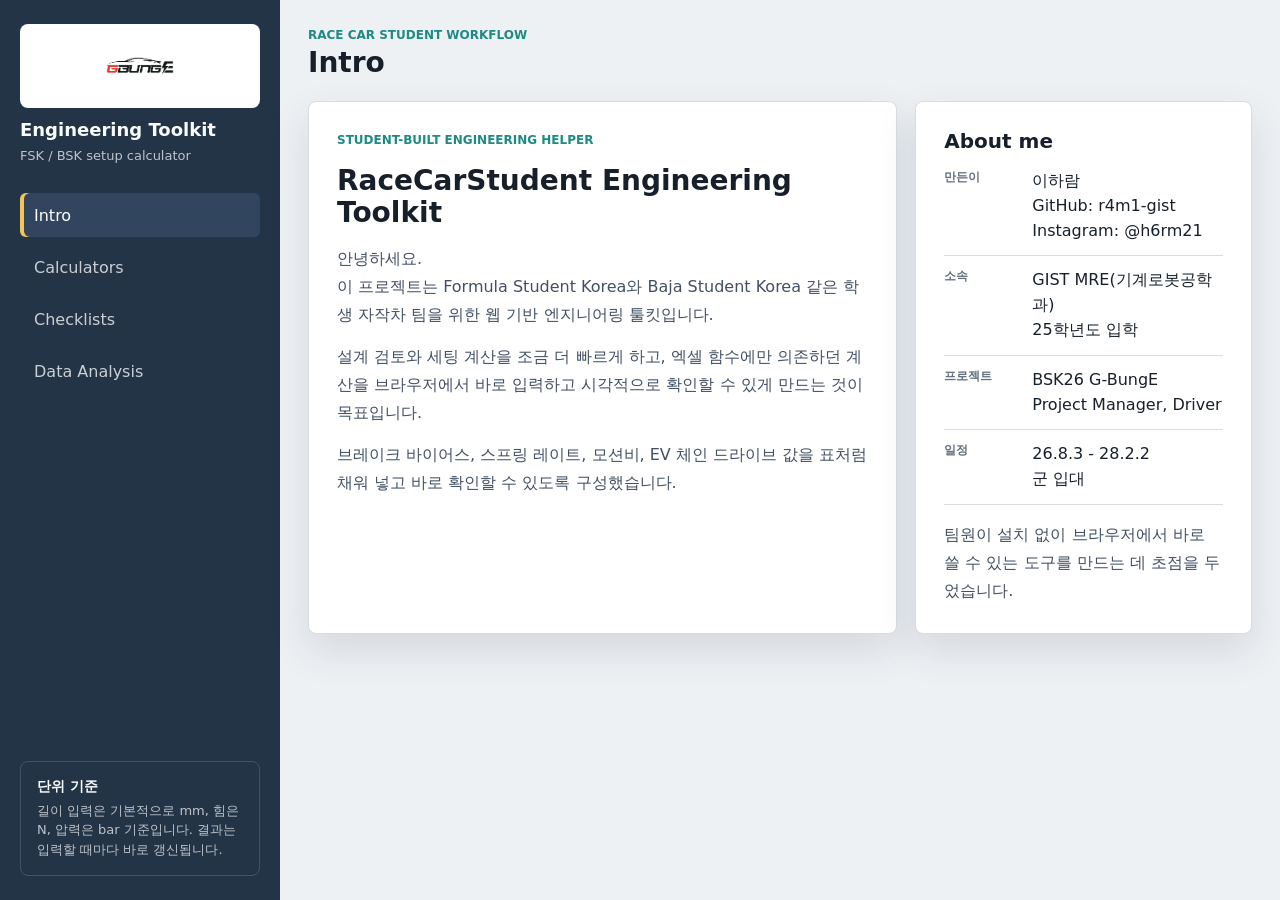
==== web/index.html @ 5f49ba8e "unit mm" ====
<!doctype html>
<html lang="ko">
  <head>
    <meta charset="utf-8">
    <meta name="viewport" content="width=device-width, initial-scale=1">
    <title>RaceCarStudent Engineering Toolkit</title>
    <link rel="stylesheet" href="styles.css">
  </head>
  <body>
    <main class="app-shell">
      <aside class="sidebar" aria-label="Toolkit navigation">
        <div class="brand-block">
          <div class="brand-logo">
            <img src="assets/g-bunge-logo.jpg" alt="G-BungE logo">
          </div>
          <div>
            <h1>Engineering Toolkit</h1>
            <p>FSK / BSK setup calculator</p>
          </div>
        </div>

        <nav class="tool-nav" aria-label="Toolkit sections">
          <button class="nav-button active" type="button" data-view="intro">Intro</button>
          <button class="nav-button" type="button" data-view="calculators">Calculators</button>
          <button class="nav-button" type="button" data-view="checklists">Checklists</button>
          <button class="nav-button" type="button" data-view="analysis">Data Analysis</button>
        </nav>

        <section class="note-panel" aria-label="Input note">
          <h2>단위 기준</h2>
          <p>길이 입력은 기본적으로 mm, 힘은 N, 압력은 bar 기준입니다. 결과는 입력할 때마다 바로 갱신됩니다.</p>
        </section>
      </aside>

      <section class="workspace">
        <header class="workspace-header">
          <div>
            <p class="eyebrow">Race car student workflow</p>
            <h2 id="tool-title">Intro</h2>
          </div>
          <button class="ghost-button" id="reset-tool" type="button" title="현재 계산기 기본값 복원">Reset</button>
        </header>

        <section class="view-section active" data-view-panel="intro" aria-labelledby="tool-title">
          <div class="intro-layout">
            <section class="intro-panel">
              <p class="intro-kicker">Student-built engineering helper</p>
              <h3>RaceCarStudent Engineering Toolkit</h3>
              <p>
                안녕하세요.<br>
                이 프로젝트는 Formula Student Korea와 Baja Student Korea 같은 학생 자작차 팀을 위한
                웹 기반 엔지니어링 툴킷입니다.
              </p>
              <p>
                설계 검토와 세팅 계산을 조금 더 빠르게 하고,
                엑셀 함수에만 의존하던 계산을 브라우저에서 바로 입력하고
                시각적으로 확인할 수 있게 만드는 것이 목표입니다.
              </p>
              <p>
                브레이크 바이어스, 스프링 레이트, 모션비, EV 체인 드라이브 값을
                표처럼 채워 넣고 바로 확인할 수 있도록 구성했습니다.
              </p>
            </section>

            <aside class="intro-panel compact-panel">
              <h3>About me</h3>
              <dl class="profile-list">
                <div>
                  <dt>만든이</dt>
                  <dd>
                    이하람<br>
                    GitHub: r4m1-gist<br>
                    Instagram: @h6rm21
                  </dd>
                </div>
                <div>
                  <dt>소속</dt>
                  <dd>GIST MRE(기계로봇공학과)<br>25학년도 입학</dd>
                </div>
                <div>
                  <dt>프로젝트</dt>
                  <dd>BSK26 G-BungE<br>Project Manager, Driver</dd>
                </div>
                <div>
                  <dt>일정</dt>
                  <dd>26.8.3 - 28.2.2<br>군 입대</dd>
                </div>
              </dl>
              <p>
                팀원이 설치 없이 브라우저에서 바로 쓸 수 있는 도구를 만드는 데 초점을 두었습니다.
              </p>
            </aside>
          </div>
        </section>

        <section class="view-section" data-view-panel="calculators" aria-labelledby="tool-title">
          <nav class="calc-tabs" aria-label="Calculator tabs">
            <button class="calc-tab active" type="button" data-calc="brake">Brake Bias</button>
            <button class="calc-tab" type="button" data-calc="spring">Spring Rate</button>
            <button class="calc-tab" type="button" data-calc="motion">Motion Ratio</button>
            <button class="calc-tab" type="button" data-calc="geometry">Geometry Setup</button>
            <button class="calc-tab" type="button" data-calc="steering">Steering Setup</button>
            <button class="calc-tab" type="button" data-calc="chain">Chain Drive</button>
          </nav>

          <section class="calc-panel active" data-calc-panel="brake" aria-label="Brake Bias calculator">
          <div class="calculator-layout">
            <form class="input-card" data-form="brake">
              <div class="section-heading">
                <h3>입력값</h3>
                <span>캘리퍼와 디스크 치수</span>
              </div>
              <div class="input-grid">
                <label>
                  <span>Front piston area</span>
                  <input name="frontArea" type="number" min="0" step="1" value="0">
                  <em>mm² per caliper</em>
                </label>
                <label>
                  <span>Rear piston area</span>
                  <input name="rearArea" type="number" min="0" step="1" value="0">
                  <em>mm² per caliper</em>
                </label>
                <label>
                  <span>Front caliper type</span>
                  <select name="frontCaliperMultiplier">
                    <option value="2">Floating / single acting</option>
                    <option value="1">Fixed, total piston area</option>
                    <option value="2">Fixed, one-side area</option>
                  </select>
                  <em>clamp basis</em>
                </label>
                <label>
                  <span>Rear caliper type</span>
                  <select name="rearCaliperMultiplier">
                    <option value="2">Floating / single acting</option>
                    <option value="1" selected>Fixed, total piston area</option>
                    <option value="2">Fixed, one-side area</option>
                  </select>
                  <em>clamp basis</em>
                </label>
                <label>
                  <span>Front discs</span>
                  <input name="frontDiscs" type="number" min="0" step="1" value="0">
                  <em>count</em>
                </label>
                <label>
                  <span>Rear discs</span>
                  <input name="rearDiscs" type="number" min="0" step="1" value="0">
                  <em>count</em>
                </label>
                <label>
                  <span>Front effective radius</span>
                  <input name="frontRadius" type="number" min="0" step="1" value="0">
                  <em>mm</em>
                </label>
                <label>
                  <span>Rear effective radius</span>
                  <input name="rearRadius" type="number" min="0" step="1" value="0">
                  <em>mm</em>
                </label>
                <label>
                  <span>Front pad μ</span>
                  <input name="frontMu" type="number" min="0" step="0.01" value="0">
                  <em>-</em>
                </label>
                <label>
                  <span>Rear pad μ</span>
                  <input name="rearMu" type="number" min="0" step="0.01" value="0">
                  <em>-</em>
                </label>
                <label>
                  <span>Front pressure</span>
                  <input name="frontPressure" type="number" min="0" step="0.1" value="0">
                  <em>bar</em>
                </label>
                <label>
                  <span>Rear pressure</span>
                  <input name="rearPressure" type="number" min="0" step="0.1" value="0">
                  <em>bar</em>
                </label>
                <label>
                  <span>Pedal force</span>
                  <input name="pedalForce" type="number" min="0" step="1" value="0">
                  <em>N</em>
                </label>
                <label>
                  <span>Pedal ratio</span>
                  <input name="pedalRatio" type="number" min="0" step="0.1" value="0">
                  <em>-</em>
                </label>
                <label>
                  <span>Front master bore</span>
                  <input name="frontMasterBore" type="number" min="0" step="0.1" value="0">
                  <em>mm</em>
                </label>
                <label>
                  <span>Rear master bore</span>
                  <input name="rearMasterBore" type="number" min="0" step="0.1" value="0">
                  <em>mm</em>
                </label>
                <label>
                  <span>Balance bar front</span>
                  <input name="frontBalance" type="number" min="0" max="100" step="1" value="50">
                  <em>% pedal load</em>
                </label>
                <label>
                  <span>Tire loaded radius</span>
                  <input name="tireRadius" type="number" min="0" step="1" value="0">
                  <em>mm</em>
                </label>
                <label>
                  <span>Vehicle mass</span>
                  <input name="vehicleMass" type="number" min="0" step="1" value="0">
                  <em>kg with driver</em>
                </label>
              </div>
            </form>

            <div class="result-card">
              <div class="section-heading">
                <h3>결과</h3>
                <span>정적 토크 비율</span>
              </div>
              <div class="bias-meter" aria-label="Brake bias meter">
                <div id="brake-front-bar"></div>
                <div id="brake-rear-bar"></div>
              </div>
              <div class="metric-grid three">
                <article>
                  <span>Front bias</span>
                  <strong id="brake-front">-</strong>
                </article>
                <article>
                  <span>Rear bias</span>
                  <strong id="brake-rear">-</strong>
                </article>
                <article>
                  <span>Front torque factor</span>
                  <strong id="brake-front-factor">-</strong>
                </article>
                <article>
                  <span>Rear torque factor</span>
                  <strong id="brake-rear-factor">-</strong>
                </article>
                <article>
                  <span>Front line pressure</span>
                  <strong id="brake-front-pressure">-</strong>
                </article>
                <article>
                  <span>Rear line pressure</span>
                  <strong id="brake-rear-pressure">-</strong>
                </article>
                <article>
                  <span>Front brake torque</span>
                  <strong id="brake-front-torque">-</strong>
                </article>
                <article>
                  <span>Rear brake torque</span>
                  <strong id="brake-rear-torque">-</strong>
                </article>
                <article>
                  <span>Total brake force</span>
                  <strong id="brake-total-force">-</strong>
                </article>
                <article>
                  <span>Hydraulic decel</span>
                  <strong id="brake-decel">-</strong>
                </article>
              </div>
              <p class="formula">
                brake torque = line pressure × piston area × clamp multiplier × disc count × effective radius × pad μ. Decel excludes tire grip and load transfer limits.
              </p>
            </div>
          </div>
        </section>

          <section class="calc-panel" data-calc-panel="spring" aria-label="Spring Rate calculator">
          <div class="calculator-layout">
            <form class="input-card" data-form="spring">
              <div class="section-heading">
                <h3>입력값</h3>
                <span>타깃 휠레이트 역산</span>
              </div>
              <div class="input-grid">
                <label>
                  <span>Target wheel rate</span>
                  <input name="wheelRate" type="number" min="0" step="0.1" value="0">
                  <em>N/mm</em>
                </label>
                <label>
                  <span>Motion ratio</span>
                  <input name="motionRatio" type="number" min="0" step="0.01" value="0">
                  <em>spring/wheel</em>
                </label>
                <label>
                  <span>Tire rate</span>
                  <input name="tireRate" type="number" min="0" step="1" value="0">
                  <em>N/mm</em>
                </label>
              </div>
            </form>
            <div class="result-card">
              <div class="section-heading">
                <h3>결과</h3>
                <span>스프링 선택 기준</span>
              </div>
              <div class="metric-grid two">
                <article>
                  <span>Required spring rate</span>
                  <strong id="spring-rate">-</strong>
                </article>
                <article>
                  <span>Suspension wheel rate</span>
                  <strong id="suspension-wheel-rate">-</strong>
                </article>
              </div>
              <p class="formula">spring rate = suspension wheel rate / motion ratio²</p>
            </div>
          </div>
        </section>

          <section class="calc-panel" data-calc-panel="motion" aria-label="Motion Ratio calculator">
          <div class="calculator-layout">
            <form class="input-card" data-form="motion">
              <div class="section-heading">
                <h3>입력값</h3>
                <span>실측 스트로크 기반</span>
              </div>
              <div class="input-grid">
                <label>
                  <span>Wheel travel</span>
                  <input name="wheelTravel" type="number" min="0" step="0.1" value="0">
                  <em>mm</em>
                </label>
                <label>
                  <span>Spring travel</span>
                  <input name="springTravel" type="number" min="0" step="0.1" value="0">
                  <em>mm</em>
                </label>
              </div>
            </form>
            <div class="result-card">
              <div class="section-heading">
                <h3>결과</h3>
                <span>댐퍼/스프링 레버비</span>
              </div>
              <div class="metric-grid two">
                <article>
                  <span>Motion ratio</span>
                  <strong id="motion-ratio">-</strong>
                </article>
                <article>
                  <span>Installation ratio</span>
                  <strong id="installation-ratio">-</strong>
                </article>
              </div>
            </div>
          </div>
        </section>

          <section class="calc-panel" data-calc-panel="geometry" aria-label="Geometry setup calculator">
          <div class="wide-layout">
            <form class="input-card" data-form="geometry">
              <div class="section-heading">
                <h3>입력값</h3>
                <span>좌표 기반 CG / 동특성 1차값</span>
              </div>
              <div class="input-grid compact">
                <label><span>FL X</span><input name="flX" type="number" step="1" value="1600"><em>mm</em></label>
                <label><span>FL Y</span><input name="flY" type="number" step="1" value="620"><em>mm</em></label>
                <label><span>FR X</span><input name="frX" type="number" step="1" value="1600"><em>mm</em></label>
                <label><span>FR Y</span><input name="frY" type="number" step="1" value="-620"><em>mm</em></label>
                <label><span>RL X</span><input name="rlX" type="number" step="1" value="0"><em>mm</em></label>
                <label><span>RL Y</span><input name="rlY" type="number" step="1" value="600"><em>mm</em></label>
                <label><span>RR X</span><input name="rrX" type="number" step="1" value="0"><em>mm</em></label>
                <label><span>RR Y</span><input name="rrY" type="number" step="1" value="-600"><em>mm</em></label>
                <label><span>Vehicle speed</span><input name="speedKph" type="number" min="0" step="1" value="35"><em>km/h</em></label>
                <label><span>Turn radius</span><input name="turnRadius" type="number" min="0" step="10" value="8000"><em>mm, centerline</em></label>
                <label><span>Yaw moment arm</span><input name="yawArm" type="number" min="0" step="1" value="720"><em>mm, CG to tire CP estimate</em></label>
              </div>
              <label class="textarea-label">
                <span>Mass point coordinates</span>
                <textarea name="massPoints" rows="8">driver,820,0,420,75
battery,600,-120,180,22
motor,220,0,210,18
frame,780,0,260,55</textarea>
                <em>name, x(mm), y(mm), z(mm), mass(kg). name 없이 x,y,z,mass도 가능</em>
              </label>
            </form>

            <div class="result-card chart-card">
              <div class="section-heading">
                <h3>결과</h3>
                <span>CG / Wheelbase / Yaw</span>
              </div>
              <div class="metric-grid three">
                <article><span>CG X</span><strong id="geo-cg-x">-</strong></article>
                <article><span>CG Y</span><strong id="geo-cg-y">-</strong></article>
                <article><span>CG Z</span><strong id="geo-cg-z">-</strong></article>
                <article><span>Wheelbase</span><strong id="geo-wheelbase">-</strong></article>
                <article><span>Front / rear track</span><strong id="geo-track">-</strong></article>
                <article><span>Total point mass</span><strong id="geo-mass">-</strong></article>
                <article><span>Radius display</span><strong id="geo-radius">-</strong></article>
                <article><span>Lateral acceleration</span><strong id="geo-latacc">-</strong></article>
                <article><span>Yaw rate</span><strong id="geo-yaw-rate">-</strong></article>
                <article><span>Yaw torque estimate</span><strong id="geo-yaw-torque">-</strong></article>
              </div>
              <canvas id="geo-diagram" width="860" height="360" aria-label="Vehicle geometry diagram"></canvas>
              <div class="chain-status" id="geo-status">좌표와 질량점을 입력하면 계산됩니다.</div>
              <p class="formula">
                CG는 입력 질량점의 가중평균입니다. Yaw rate와 lateral acceleration은 지정 회전반경과 속도 기준 1차값입니다.
              </p>
            </div>
          </div>
        </section>

          <section class="calc-panel" data-calc-panel="steering" aria-label="Steering setup calculator">
          <div class="calculator-layout">
            <form class="input-card" data-form="steering">
              <div class="section-heading">
                <h3>입력값</h3>
                <span>Steering ratio / Ackermann</span>
              </div>
              <div class="input-grid compact">
                <label><span>Wheelbase</span><input name="wheelbase" type="number" min="0" step="1" value="1600"><em>mm</em></label>
                <label><span>Front track</span><input name="frontTrack" type="number" min="0" step="1" value="1240"><em>mm</em></label>
                <label><span>Target turn radius</span><input name="turnRadius" type="number" min="0" step="10" value="8000"><em>mm, centerline</em></label>
                <label>
                  <span>Turn direction</span>
                  <select name="turnDirection">
                    <option value="left">Left</option>
                    <option value="right">Right</option>
                  </select>
                  <em>inner wheel side</em>
                </label>
                <label><span>Steering wheel angle</span><input name="steeringWheelAngle" type="number" min="0" step="1" value="180"><em>deg at this corner</em></label>
                <label><span>Rack travel</span><input name="rackTravel" type="number" min="0" step="0.1" value="28"><em>mm at this corner</em></label>
                <label><span>Pinion pitch radius</span><input name="pinionRadius" type="number" min="0" step="0.1" value="9"><em>mm</em></label>
                <label><span>Steering arm length</span><input name="steeringArm" type="number" min="0" step="0.1" value="115"><em>mm, simple estimate</em></label>
                <label><span>Measured inner angle</span><input name="actualInnerAngle" type="number" min="0" step="0.1" value="12.2"><em>deg</em></label>
                <label><span>Measured outer angle</span><input name="actualOuterAngle" type="number" min="0" step="0.1" value="10.5"><em>deg</em></label>
              </div>
            </form>

            <div class="result-card">
              <div class="section-heading">
                <h3>결과</h3>
                <span>기하 이상값과 실측 비교</span>
              </div>
              <div class="metric-grid three">
                <article><span>Center steer angle</span><strong id="steer-center-angle">-</strong></article>
                <article><span>Ideal inner / outer</span><strong id="steer-ideal-angles">-</strong></article>
                <article><span>Steering ratio</span><strong id="steer-ratio">-</strong></article>
                <article><span>Ackermann percent</span><strong id="steer-ackermann-percent">-</strong></article>
                <article><span>Measured turn radius</span><strong id="steer-measured-radius">-</strong></article>
                <article><span>Radius error</span><strong id="steer-radius-error">-</strong></article>
                <article><span>Rack per steering</span><strong id="steer-rack-ratio">-</strong></article>
                <article><span>Pinion rack travel</span><strong id="steer-pinion-travel">-</strong></article>
                <article><span>Rack steer estimate</span><strong id="steer-rack-steer">-</strong></article>
              </div>
              <div class="chain-status" id="steer-status">조향 기하 입력값을 확인하세요.</div>
              <p class="formula">
                Ackermann % = measured cotangent difference / ideal cotangent difference. 100%에 가까울수록 순수 Ackermann 기하에 가깝습니다.
              </p>
            </div>
          </div>
        </section>

          <section class="calc-panel" data-calc-panel="chain" aria-label="Chain Drive calculator">
          <div class="wide-layout">
            <form class="input-card" data-form="chain">
              <div class="section-heading">
                <h3>입력값</h3>
                <span>체인 / 스프로킷 패키징</span>
              </div>
              <div class="input-grid compact">
                <label>
                  <span>Chain size</span>
                  <select name="chainSize">
                    <option value="420">420</option>
                    <option value="428">428</option>
                    <option value="520">520</option>
                  </select>
                  <em>standard</em>
                </label>
                <label><span>Target center distance</span><input name="centerDistance" type="number" min="0" step="1" value="450"><em>mm</em></label>
                <label><span>Motor sprocket</span><input name="motorTeeth" type="number" min="0" step="1" value="12"><em>teeth</em></label>
                <label><span>Wheel sprocket</span><input name="wheelTeeth" type="number" min="0" step="1" value="60"><em>teeth</em></label>
                <label><span>Axle adjust range</span><input name="adjustRange" type="number" min="0" step="1" value="15"><em>± mm</em></label>
                <label><span>Minimum wrap target</span><input name="minWrap" type="number" min="0" max="180" step="1" value="120"><em>deg</em></label>
              </div>
            </form>

            <div class="result-card chart-card">
              <div class="section-heading">
                <h3>결과</h3>
                <span>추천 코수 / 감김각</span>
              </div>
              <div class="metric-grid three">
                <article>
                  <span>Recommended links</span>
                  <strong id="chain-links">-</strong>
                </article>
                <article>
                  <span>Small sprocket wrap</span>
                  <strong id="chain-wrap">-</strong>
                </article>
                <article>
                  <span>Final drive ratio</span>
                  <strong id="chain-ratio">-</strong>
                </article>
              </div>
              <canvas id="chain-diagram" width="860" height="300" aria-label="Chain layout diagram"></canvas>
              <div class="chain-status" id="chain-status">-</div>
              <div class="table-wrap">
                <table>
                  <thead>
                    <tr>
                      <th>Links</th>
                      <th>Center</th>
                      <th>Error</th>
                      <th>Wrap</th>
                      <th>Status</th>
                    </tr>
                  </thead>
                  <tbody id="chain-options"></tbody>
                </table>
              </div>
            </div>
          </div>
        </section>
        </section>

        <section class="view-section" data-view-panel="checklists" aria-labelledby="tool-title">
          <div class="overview-grid">
            <article class="overview-card">
              <span>Design Review</span>
              <h3>설계 검토 체크</h3>
              <p>요구사항, 하중 조건, 안전율, 제조 계획을 한 번에 확인하는 리뷰 흐름입니다.</p>
            </article>
            <article class="overview-card">
              <span>Manufacturing</span>
              <h3>제작 전후 체크</h3>
              <p>도면 릴리즈, 소재 확인, 치수 검사, 조립 핏 체크처럼 제작 중 빠지기 쉬운 항목을 정리합니다.</p>
            </article>
            <article class="overview-card">
              <span>Failure Report</span>
              <h3>고장 기록</h3>
              <p>무엇이 언제 왜 고장났는지, 임시 조치와 재발 방지 액션을 남기는 템플릿입니다.</p>
            </article>
          </div>
        </section>

        <section class="view-section" data-view-panel="analysis" aria-labelledby="tool-title">
          <div class="analysis-hero">
            <div>
              <p class="intro-kicker">Vehicle data viewer</p>
              <h3>Monolith / G-BungE 로그 바로 보기</h3>
              <p>
                TMA-1 또는 G-BungE Mk.4 로그와 CSV/JSON 테스트 데이터를 브라우저에서 바로 열어
                요약값, 그래프, 테이블로 확인합니다. 데이터는 로컬 브라우저에서만 처리됩니다.
              </p>
            </div>
            <div class="hero-actions">
              <a class="repo-link" href="https://v2.monolith.luftaquila.io" target="_blank" rel="noreferrer">
                Control Hub
              </a>
              <a class="repo-link secondary" href="https://github.com/r4m1-gist/G-BungE_LogAnalysis_Modified_Mk.4" target="_blank" rel="noreferrer">
                Mk.4 Log Repo
              </a>
            </div>
          </div>

          <div class="analysis-layout">
            <section class="input-card">
              <div class="section-heading">
                <h3>데이터 업로드</h3>
                <span>.log / .csv / .json</span>
              </div>
              <label class="file-drop">
                <input id="monolith-file" type="file" accept=".log,.csv,.json,.txt,text/plain,text/csv,application/json">
                <span>Monolith / G-BungE 로그 또는 테스트 데이터 선택</span>
                <em>다운로드한 파일을 선택하면 즉시 분석합니다.</em>
              </label>
              <div class="input-grid compact analysis-controls">
                <label>
                  <span>X axis</span>
                  <select id="analysis-x-axis"></select>
                  <em>시간 또는 샘플 인덱스</em>
                </label>
                <label>
                  <span>Signal</span>
                  <select id="analysis-y-axis"></select>
                  <em>그래프로 볼 값</em>
                </label>
              </div>
              <div class="chain-status" id="analysis-status">아직 로드된 데이터가 없습니다.</div>
            </section>

            <section class="result-card chart-card">
              <div class="section-heading">
                <h3>그래프</h3>
                <span id="analysis-chart-label">No signal</span>
              </div>
              <canvas id="analysis-chart" width="980" height="360" aria-label="Uploaded data graph"></canvas>
            </section>
          </div>

          <div class="metric-grid three analysis-metrics">
            <article>
              <span>Samples</span>
              <strong id="analysis-samples">-</strong>
            </article>
            <article>
              <span>Duration</span>
              <strong id="analysis-duration">-</strong>
            </article>
            <article>
              <span>Signals</span>
              <strong id="analysis-signals">-</strong>
            </article>
          </div>

          <section class="result-card">
            <div class="section-heading">
              <h3>데이터 테이블</h3>
              <span id="analysis-table-label">상위 120개 샘플</span>
            </div>
            <div class="table-wrap">
              <table id="analysis-table">
                <thead></thead>
                <tbody></tbody>
              </table>
            </div>
          </section>

          <div class="overview-grid analysis-links">
            <article class="overview-card">
              <span>Monolith</span>
              <h3>원본 Control Hub</h3>
              <p>실시간 텔레메트리, 원격 다운로드, 기기 설정은 Monolith Control Hub에서 계속 사용할 수 있습니다.</p>
            </article>
            <article class="overview-card">
              <span>Mk.4 Log</span>
              <h3>G-BungE 로그 레포</h3>
              <p>깊은 주행 분석과 기존 로그 포맷 참고는 G-BungE_LogAnalysis_Modified_Mk.4 레포에서 이어갑니다.</p>
            </article>
            <article class="overview-card">
              <span>Local first</span>
              <h3>브라우저 내부 처리</h3>
              <p>업로드한 파일은 서버로 전송하지 않고 현재 브라우저 메모리에서 파싱하고 표시합니다.</p>
            </article>
            <article class="overview-card">
              <span>Parser</span>
              <h3>자동 포맷 감지</h3>
              <p>Monolith v2 바이너리, G-BungE Mk.4 바이너리, CSV, JSON, 숫자형 텍스트 로그를 지원합니다.</p>
            </article>
          </div>
        </section>
      </section>
    </main>

    <script src="app.js"></script>
  </body>
</html>
---- web/styles.css ----
:root {
  color-scheme: light;
  --page: #eef1f4;
  --panel: #ffffff;
  --ink: #17202a;
  --muted: #627080;
  --line: #d7dde3;
  --nav: #243447;
  --nav-soft: #31455e;
  --teal: #1f8a83;
  --amber: #d58921;
  --red: #c84c45;
  --blue: #2d6cdf;
  --shadow: 0 16px 40px rgba(24, 36, 50, 0.12);
}

* {
  box-sizing: border-box;
}

body {
  margin: 0;
  min-height: 100vh;
  background: var(--page);
  color: var(--ink);
  font-family: Inter, ui-sans-serif, system-ui, -apple-system, BlinkMacSystemFont, "Segoe UI", sans-serif;
}

button,
input,
select,
textarea {
  font: inherit;
}

.app-shell {
  display: grid;
  grid-template-columns: 280px minmax(0, 1fr);
  min-height: 100vh;
}

.sidebar {
  background: var(--nav);
  color: #f8fbfd;
  padding: 24px 20px;
  display: flex;
  flex-direction: column;
  gap: 28px;
}

.brand-block {
  display: grid;
  gap: 12px;
}

.brand-logo {
  width: 100%;
  aspect-ratio: 2.85 / 1;
  display: flex;
  align-items: center;
  justify-content: center;
  overflow: hidden;
  border: 1px solid rgba(255, 255, 255, 0.18);
  background: #ffffff;
  border-radius: 8px;
}

.brand-logo img {
  width: 92%;
  height: 78%;
  object-fit: contain;
  display: block;
}

.brand-block h1 {
  margin: 0;
  font-size: 18px;
  line-height: 1.15;
  letter-spacing: 0;
}

.brand-block p,
.note-panel p {
  margin: 5px 0 0;
  color: rgba(248, 251, 253, 0.72);
  font-size: 13px;
  line-height: 1.5;
}

.tool-nav {
  display: grid;
  gap: 8px;
}

.nav-button,
.ghost-button {
  border: 0;
  cursor: pointer;
}

.nav-button {
  min-height: 44px;
  padding: 0 14px;
  border-radius: 6px;
  text-align: left;
  color: rgba(248, 251, 253, 0.78);
  background: transparent;
}

.nav-button:hover,
.nav-button.active {
  background: var(--nav-soft);
  color: #ffffff;
}

.nav-button.active {
  box-shadow: inset 4px 0 0 #f4c35a;
}

.note-panel {
  margin-top: auto;
  padding: 16px;
  border: 1px solid rgba(255, 255, 255, 0.14);
  border-radius: 8px;
}

.note-panel h2 {
  margin: 0;
  font-size: 14px;
}

.workspace {
  padding: 28px;
  min-width: 0;
}

.workspace-header {
  display: flex;
  justify-content: space-between;
  gap: 18px;
  align-items: center;
  margin-bottom: 22px;
}

.eyebrow {
  margin: 0 0 4px;
  color: var(--teal);
  font-size: 12px;
  font-weight: 800;
  text-transform: uppercase;
}

.workspace-header h2 {
  margin: 0;
  font-size: 28px;
  letter-spacing: 0;
}

.ghost-button {
  min-width: 76px;
  height: 38px;
  border: 1px solid var(--line);
  border-radius: 6px;
  background: var(--panel);
  color: var(--ink);
}

.ghost-button.is-hidden {
  visibility: hidden;
}

.view-section,
.calc-panel {
  display: none;
}

.view-section.active,
.calc-panel.active {
  display: block;
}

.calc-tabs {
  display: flex;
  flex-wrap: wrap;
  gap: 8px;
  margin-bottom: 18px;
}

.calc-tab {
  min-height: 38px;
  padding: 0 14px;
  border: 1px solid var(--line);
  border-radius: 6px;
  background: var(--panel);
  color: var(--muted);
  cursor: pointer;
}

.calc-tab:hover,
.calc-tab.active {
  border-color: rgba(31, 138, 131, 0.42);
  background: rgba(31, 138, 131, 0.1);
  color: var(--teal);
}

.calculator-layout,
.wide-layout {
  display: grid;
  grid-template-columns: minmax(320px, 0.95fr) minmax(360px, 1.2fr);
  gap: 18px;
  align-items: start;
}

.wide-layout {
  grid-template-columns: minmax(360px, 0.88fr) minmax(460px, 1.25fr);
}

.intro-layout {
  display: grid;
  grid-template-columns: minmax(420px, 1.4fr) minmax(280px, 0.8fr);
  gap: 18px;
  align-items: stretch;
}

.intro-panel {
  background: var(--panel);
  border: 1px solid var(--line);
  border-radius: 8px;
  box-shadow: var(--shadow);
  padding: 28px;
}

.intro-panel h3 {
  margin: 0 0 16px;
  font-size: 28px;
  line-height: 1.15;
}

.intro-panel p {
  max-width: 68ch;
  margin: 0 0 14px;
  color: #415064;
  line-height: 1.75;
}

.intro-panel p:last-child {
  margin-bottom: 0;
}

.intro-kicker {
  color: var(--teal) !important;
  font-size: 12px;
  font-weight: 800;
  text-transform: uppercase;
}

.compact-panel h3 {
  font-size: 20px;
}

.profile-list {
  display: grid;
  gap: 12px;
  margin: 0 0 16px;
}

.profile-list div {
  display: grid;
  grid-template-columns: 76px 1fr;
  gap: 12px;
  padding-bottom: 12px;
  border-bottom: 1px solid var(--line);
}

.profile-list dt,
.profile-list dd {
  margin: 0;
}

.profile-list dt {
  color: var(--muted);
  font-size: 12px;
  font-weight: 800;
}

.profile-list dd {
  color: var(--ink);
  line-height: 1.55;
}

.overview-grid {
  display: grid;
  grid-template-columns: repeat(3, minmax(0, 1fr));
  gap: 18px;
}

.analysis-hero {
  display: flex;
  justify-content: space-between;
  gap: 20px;
  align-items: center;
  margin-bottom: 18px;
  padding: 24px;
  background: var(--panel);
  border: 1px solid var(--line);
  border-radius: 8px;
  box-shadow: var(--shadow);
}

.analysis-hero h3 {
  margin: 6px 0 10px;
  font-size: 26px;
}

.analysis-hero p {
  max-width: 78ch;
  margin: 0;
  color: #415064;
  line-height: 1.65;
}

.hero-actions {
  flex: 0 0 auto;
  display: flex;
  flex-wrap: wrap;
  gap: 10px;
  justify-content: flex-end;
}

.analysis-layout {
  display: grid;
  grid-template-columns: minmax(320px, 0.78fr) minmax(460px, 1.35fr);
  gap: 18px;
  align-items: start;
  margin-bottom: 18px;
}

.file-drop {
  min-height: 148px;
  display: grid;
  place-items: center;
  gap: 8px;
  padding: 22px;
  border: 1px dashed rgba(31, 138, 131, 0.55);
  border-radius: 8px;
  background: rgba(31, 138, 131, 0.08);
  cursor: pointer;
  text-align: center;
}

.file-drop input {
  position: absolute;
  width: 1px;
  height: 1px;
  opacity: 0;
  pointer-events: none;
}

.file-drop span {
  color: var(--ink);
  font-size: 15px;
  font-weight: 800;
}

.analysis-controls {
  margin-top: 14px;
}

.analysis-metrics {
  margin-bottom: 18px;
}

.analysis-links {
  margin-top: 18px;
}

.repo-link {
  flex: 0 0 auto;
  display: inline-flex;
  align-items: center;
  justify-content: center;
  min-height: 42px;
  padding: 0 16px;
  border-radius: 6px;
  background: var(--nav);
  color: #ffffff;
  font-weight: 700;
  text-decoration: none;
}

.repo-link:hover {
  background: var(--nav-soft);
}

.repo-link.secondary {
  border: 1px solid var(--line);
  background: #ffffff;
  color: var(--nav);
}

.repo-link.secondary:hover {
  border-color: rgba(31, 138, 131, 0.42);
  background: rgba(31, 138, 131, 0.1);
  color: var(--teal);
}

.overview-card {
  min-height: 220px;
  background: var(--panel);
  border: 1px solid var(--line);
  border-radius: 8px;
  box-shadow: var(--shadow);
  padding: 24px;
}

.overview-card span {
  color: var(--teal);
  font-size: 12px;
  font-weight: 800;
  text-transform: uppercase;
}

.overview-card h3 {
  margin: 12px 0 10px;
  font-size: 21px;
}

.overview-card p {
  margin: 0;
  color: #415064;
  line-height: 1.65;
}

.input-card,
.result-card {
  background: var(--panel);
  border: 1px solid var(--line);
  border-radius: 8px;
  box-shadow: var(--shadow);
  padding: 20px;
}

.section-heading {
  display: flex;
  justify-content: space-between;
  gap: 12px;
  align-items: baseline;
  margin-bottom: 16px;
}

.section-heading h3 {
  margin: 0;
  font-size: 17px;
}

.section-heading span {
  color: var(--muted);
  font-size: 13px;
  text-align: right;
}

.input-grid {
  display: grid;
  grid-template-columns: repeat(2, minmax(0, 1fr));
  gap: 12px;
}

.input-grid.compact {
  grid-template-columns: repeat(2, minmax(0, 1fr));
}

label {
  min-width: 0;
}

.input-grid label,
.textarea-label {
  display: grid;
  grid-template-columns: 1fr;
  gap: 6px;
}

label span {
  color: var(--muted);
  font-size: 12px;
  font-weight: 700;
}

input,
select,
textarea {
  width: 100%;
  min-width: 0;
  border: 1px solid var(--line);
  border-radius: 6px;
  background: #fbfcfd;
  color: var(--ink);
  outline: none;
}

input {
  height: 40px;
  padding: 0 10px;
}

select {
  height: 40px;
  padding: 0 10px;
}

textarea {
  resize: vertical;
  padding: 10px;
  line-height: 1.45;
}

input:focus,
select:focus,
textarea:focus {
  border-color: var(--teal);
  box-shadow: 0 0 0 3px rgba(31, 138, 131, 0.16);
}

em {
  color: var(--muted);
  font-size: 12px;
  font-style: normal;
}

.textarea-label {
  margin-top: 12px;
}

.bias-meter {
  display: flex;
  height: 36px;
  overflow: hidden;
  border-radius: 6px;
  border: 1px solid var(--line);
  margin-bottom: 16px;
  background: #f5f7f9;
}

#brake-front-bar {
  background: var(--teal);
  min-width: 0;
  transition: width 160ms ease;
}

#brake-rear-bar {
  background: var(--amber);
  min-width: 0;
  transition: width 160ms ease;
}

.metric-grid {
  display: grid;
  grid-template-columns: repeat(2, minmax(0, 1fr));
  gap: 12px;
}

.metric-grid.two {
  grid-template-columns: repeat(2, minmax(0, 1fr));
}

.metric-grid.three {
  grid-template-columns: repeat(3, minmax(0, 1fr));
  margin-bottom: 16px;
}

.metric-grid article {
  min-height: 92px;
  display: flex;
  flex-direction: column;
  justify-content: space-between;
  border: 1px solid var(--line);
  border-radius: 8px;
  padding: 14px;
  background: #f9fafb;
}

.metric-grid span {
  color: var(--muted);
  font-size: 12px;
  font-weight: 700;
}

.metric-grid strong {
  font-size: 26px;
  line-height: 1.1;
  overflow-wrap: anywhere;
}

.formula {
  margin: 16px 0 0;
  padding: 12px;
  border-left: 4px solid var(--blue);
  background: #f4f7fc;
  color: #415064;
  font-size: 13px;
}

.chart-card {
  min-width: 0;
}

canvas {
  width: 100%;
  height: auto;
  min-height: 260px;
  border: 1px solid var(--line);
  border-radius: 8px;
  background: #ffffff;
}

.chain-status {
  margin: 14px 0;
  padding: 12px;
  border-radius: 8px;
  background: #f4f7fc;
  border: 1px solid var(--line);
  color: #415064;
  font-size: 13px;
  line-height: 1.45;
}

.chain-status.good {
  border-color: rgba(31, 138, 131, 0.36);
  background: rgba(31, 138, 131, 0.1);
  color: #165f5a;
}

.chain-status.check {
  border-color: rgba(213, 137, 33, 0.38);
  background: rgba(213, 137, 33, 0.12);
  color: #794b10;
}

.chain-status.risk {
  border-color: rgba(200, 76, 69, 0.36);
  background: rgba(200, 76, 69, 0.1);
  color: #8a2d28;
}

.table-wrap {
  overflow-x: auto;
}

table {
  width: 100%;
  border-collapse: collapse;
  font-size: 13px;
}

th,
td {
  padding: 10px 8px;
  border-bottom: 1px solid var(--line);
  text-align: right;
  white-space: nowrap;
}

th:first-child,
td:first-child,
th:last-child,
td:last-child {
  text-align: left;
}

th {
  color: var(--muted);
  font-size: 12px;
}

@media (max-width: 980px) {
  .app-shell {
    grid-template-columns: 1fr;
  }

  .sidebar {
    position: static;
  }

  .tool-nav {
    grid-template-columns: repeat(4, minmax(0, 1fr));
  }

  .nav-button {
    text-align: center;
  }

  .note-panel {
    margin-top: 0;
  }

  .calculator-layout,
  .analysis-hero,
  .analysis-layout,
  .intro-layout,
  .overview-grid,
  .wide-layout {
    grid-template-columns: 1fr;
  }

  .analysis-hero {
    align-items: stretch;
    flex-direction: column;
  }

  .hero-actions {
    justify-content: stretch;
  }
}

@media (max-width: 640px) {
  .workspace {
    padding: 18px;
  }

  .workspace-header {
    align-items: flex-start;
  }

  .tool-nav,
  .calc-tabs,
  .input-grid,
  .input-grid.compact,
  .metric-grid,
  .metric-grid.two,
  .metric-grid.three {
    grid-template-columns: 1fr;
  }

  .metric-grid article {
    min-height: 76px;
  }
}
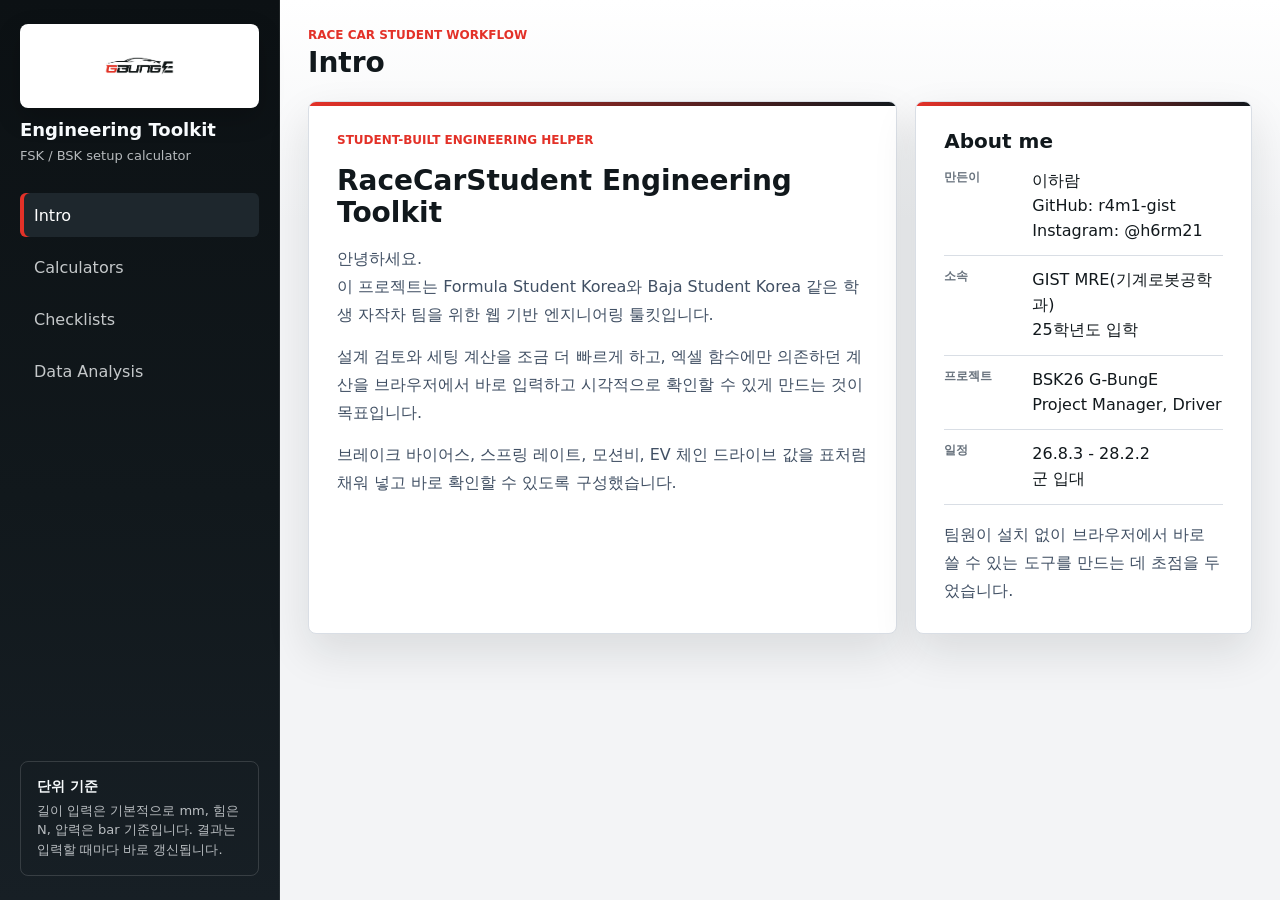
==== commit 4ccd6e0b: "Update v1.0.2" ====
--- a/web/index.html
+++ b/web/index.html
@@ -38,7 +38,10 @@
             <p class="eyebrow">Race car student workflow</p>
             <h2 id="tool-title">Intro</h2>
           </div>
-          <button class="ghost-button" id="reset-tool" type="button" title="현재 계산기 기본값 복원">Reset</button>
+          <div class="header-actions">
+            <button class="ghost-button" id="capture-tool" type="button" title="보고서 캡쳐용 보기">Capture View</button>
+            <button class="ghost-button" id="reset-tool" type="button" title="현재 계산기 기본값 복원">Reset</button>
+          </div>
         </header>
 
         <section class="view-section active" data-view-panel="intro" aria-labelledby="tool-title">
@@ -96,6 +99,7 @@
         <section class="view-section" data-view-panel="calculators" aria-labelledby="tool-title">
           <nav class="calc-tabs" aria-label="Calculator tabs">
             <button class="calc-tab active" type="button" data-calc="brake">Brake Bias</button>
+            <button class="calc-tab" type="button" data-calc="loadtransfer">Load Transfer</button>
             <button class="calc-tab" type="button" data-calc="spring">Spring Rate</button>
             <button class="calc-tab" type="button" data-calc="motion">Motion Ratio</button>
             <button class="calc-tab" type="button" data-calc="geometry">Geometry Setup</button>
@@ -270,6 +274,73 @@
               </div>
               <p class="formula">
                 brake torque = line pressure × piston area × clamp multiplier × disc count × effective radius × pad μ. Decel excludes tire grip and load transfer limits.
+              </p>
+            </div>
+          </div>
+        </section>
+
+          <section class="calc-panel" data-calc-panel="loadtransfer" aria-label="Load transfer calculator">
+          <div class="wide-layout capture-layout">
+            <form class="input-card" data-form="loadtransfer">
+              <div class="section-heading">
+                <h3>입력값</h3>
+                <span>하중이동 / 제동 바이어스</span>
+              </div>
+              <div class="input-grid compact">
+                <label><span>Vehicle mass</span><input name="mass" type="number" min="0" step="1" value="250"><em>kg with driver</em></label>
+                <label><span>Wheelbase</span><input name="wheelbase" type="number" min="0" step="1" value="1600"><em>mm</em></label>
+                <label><span>CG height</span><input name="cgHeight" type="number" min="0" step="1" value="320"><em>mm</em></label>
+                <label><span>Static front weight</span><input name="frontWeight" type="number" min="0" max="100" step="0.1" value="45"><em>%</em></label>
+                <label><span>Target braking decel</span><input name="brakingG" type="number" min="0" step="0.05" value="1.1"><em>g</em></label>
+                <label><span>Target lateral accel</span><input name="lateralG" type="number" min="0" step="0.05" value="0.9"><em>g</em></label>
+                <label><span>Front track</span><input name="frontTrack" type="number" min="0" step="1" value="1240"><em>mm</em></label>
+                <label><span>Rear track</span><input name="rearTrack" type="number" min="0" step="1" value="1200"><em>mm</em></label>
+                <label><span>Front roll stiffness share</span><input name="frontRollShare" type="number" min="0" max="100" step="1" value="52"><em>%</em></label>
+                <label><span>Chosen front bias</span><input name="chosenFrontBias" type="number" min="0" max="100" step="0.1" value="60"><em>구현 전륜 비율</em></label>
+              </div>
+            </form>
+
+            <div class="result-card capture-card">
+              <div class="section-heading">
+                <h3>결과</h3>
+                <span>캡쳐용 설계 근거</span>
+              </div>
+              <div class="capture-hero">
+                <div>
+                  <span>Recommended front bias</span>
+                  <strong id="load-front-bias">-</strong>
+                  <em>동적 하중 기준 목표값</em>
+                </div>
+                <div>
+                  <span>Braking load transfer</span>
+                  <strong id="load-brake-transfer">-</strong>
+                  <em>제동 시 종방향 하중이동</em>
+                </div>
+              </div>
+              <div class="report-flow" aria-label="Design calculation flow">
+                <article>
+                  <span>Goal</span>
+                  <strong id="load-goal">-</strong>
+                </article>
+                <article>
+                  <span>Calculation</span>
+                  <strong id="load-calc">-</strong>
+                </article>
+                <article>
+                  <span>Implementation</span>
+                  <strong id="load-implementation">-</strong>
+                </article>
+              </div>
+              <div class="metric-grid three">
+                <article><span>Static axle load F/R</span><strong id="load-static-load">-</strong></article>
+                <article><span>Dynamic axle load F/R</span><strong id="load-dynamic-load">-</strong></article>
+                <article><span>Bias offset</span><strong id="load-bias-offset">-</strong></article>
+                <article><span>Front lateral transfer</span><strong id="load-front-lateral">-</strong></article>
+                <article><span>Rear lateral transfer</span><strong id="load-rear-lateral">-</strong></article>
+                <article><span>Roll stiffness split</span><strong id="load-roll-split">-</strong></article>
+              </div>
+              <p class="formula">
+                Longitudinal load transfer = mass × decel × CG height / wheelbase. 횡하중이동은 roll stiffness share와 track width를 기준으로 전/후륜에 배분합니다.
               </p>
             </div>
           </div>
@@ -533,22 +604,63 @@
         </section>
 
         <section class="view-section" data-view-panel="checklists" aria-labelledby="tool-title">
-          <div class="overview-grid">
-            <article class="overview-card">
-              <span>Design Review</span>
-              <h3>설계 검토 체크</h3>
-              <p>요구사항, 하중 조건, 안전율, 제조 계획을 한 번에 확인하는 리뷰 흐름입니다.</p>
-            </article>
-            <article class="overview-card">
-              <span>Manufacturing</span>
-              <h3>제작 전후 체크</h3>
-              <p>도면 릴리즈, 소재 확인, 치수 검사, 조립 핏 체크처럼 제작 중 빠지기 쉬운 항목을 정리합니다.</p>
-            </article>
-            <article class="overview-card">
-              <span>Failure Report</span>
-              <h3>고장 기록</h3>
-              <p>무엇이 언제 왜 고장났는지, 임시 조치와 재발 방지 액션을 남기는 템플릿입니다.</p>
-            </article>
+          <div class="checklist-hero">
+            <div>
+              <p class="intro-kicker">Saved checklist</p>
+              <h3>설계/제작 리뷰 상태판</h3>
+              <p>체크 상태와 메모는 이 브라우저에 자동 저장됩니다. 새로고침해도 그대로 남습니다.</p>
+            </div>
+            <div class="checklist-progress">
+              <span>Completed</span>
+              <strong id="checklist-progress">0 / 0</strong>
+            </div>
+          </div>
+
+          <div class="checklist-board">
+            <section class="checklist-card">
+              <div class="section-heading">
+                <h3>Design Review</h3>
+                <span>설계 근거 확인</span>
+              </div>
+              <label class="check-row"><input type="checkbox" data-checklist-item="design-goal"><span>설계 목표와 요구사항을 수치로 정의했다.</span></label>
+              <label class="check-row"><input type="checkbox" data-checklist-item="design-load"><span>하중 조건과 계산 가정을 정리했다.</span></label>
+              <label class="check-row"><input type="checkbox" data-checklist-item="design-safety"><span>안전율 또는 판단 기준을 기록했다.</span></label>
+              <label class="check-row"><input type="checkbox" data-checklist-item="design-report"><span>보고서에 넣을 캡쳐/표/결론을 준비했다.</span></label>
+              <label class="textarea-label checklist-note">
+                <span>Review note</span>
+                <textarea data-checklist-note="design" rows="4" placeholder="검토 중 발견한 수정사항"></textarea>
+              </label>
+            </section>
+
+            <section class="checklist-card">
+              <div class="section-heading">
+                <h3>Manufacturing</h3>
+                <span>제작 전후 확인</span>
+              </div>
+              <label class="check-row"><input type="checkbox" data-checklist-item="mfg-drawing"><span>도면 버전과 릴리즈 날짜를 확인했다.</span></label>
+              <label class="check-row"><input type="checkbox" data-checklist-item="mfg-material"><span>소재, 공차, 후처리 조건을 확인했다.</span></label>
+              <label class="check-row"><input type="checkbox" data-checklist-item="mfg-fit"><span>조립 간섭과 체결 접근성을 확인했다.</span></label>
+              <label class="check-row"><input type="checkbox" data-checklist-item="mfg-inspection"><span>제작 후 치수 검사 항목을 기록했다.</span></label>
+              <label class="textarea-label checklist-note">
+                <span>Manufacturing note</span>
+                <textarea data-checklist-note="manufacturing" rows="4" placeholder="제작/구매/가공 메모"></textarea>
+              </label>
+            </section>
+
+            <section class="checklist-card">
+              <div class="section-heading">
+                <h3>Failure Report</h3>
+                <span>문제 기록</span>
+              </div>
+              <label class="check-row"><input type="checkbox" data-checklist-item="failure-symptom"><span>문제 발생 조건과 증상을 기록했다.</span></label>
+              <label class="check-row"><input type="checkbox" data-checklist-item="failure-cause"><span>원인 가설과 확인 방법을 정리했다.</span></label>
+              <label class="check-row"><input type="checkbox" data-checklist-item="failure-action"><span>임시 조치와 영구 수정안을 구분했다.</span></label>
+              <label class="check-row"><input type="checkbox" data-checklist-item="failure-prevent"><span>재발 방지 체크 항목을 추가했다.</span></label>
+              <label class="textarea-label checklist-note">
+                <span>Failure note</span>
+                <textarea data-checklist-note="failure" rows="4" placeholder="고장/수정 이력"></textarea>
+              </label>
+            </section>
           </div>
         </section>
 
--- a/web/styles.css
+++ b/web/styles.css
@@ -1,17 +1,18 @@
 :root {
   color-scheme: light;
-  --page: #eef1f4;
+  --page: #f3f4f6;
   --panel: #ffffff;
-  --ink: #17202a;
-  --muted: #627080;
-  --line: #d7dde3;
-  --nav: #243447;
-  --nav-soft: #31455e;
-  --teal: #1f8a83;
-  --amber: #d58921;
-  --red: #c84c45;
+  --ink: #11181c;
+  --muted: #68727d;
+  --line: #d9dee5;
+  --nav: #11181c;
+  --nav-soft: #1e272d;
+  --accent: #e33128;
+  --accent-dark: #a82420;
+  --accent-soft: #fff1ef;
+  --steel: #56616c;
   --blue: #2d6cdf;
-  --shadow: 0 16px 40px rgba(24, 36, 50, 0.12);
+  --shadow: 0 18px 44px rgba(17, 24, 28, 0.11);
 }
 
 * {
@@ -21,7 +22,9 @@
 body {
   margin: 0;
   min-height: 100vh;
-  background: var(--page);
+  background:
+    linear-gradient(180deg, #ffffff 0, var(--page) 220px),
+    var(--page);
   color: var(--ink);
   font-family: Inter, ui-sans-serif, system-ui, -apple-system, BlinkMacSystemFont, "Segoe UI", sans-serif;
 }
@@ -40,12 +43,14 @@
 }
 
 .sidebar {
-  background: var(--nav);
+  background:
+    linear-gradient(180deg, #0c1114 0%, var(--nav) 55%, #171f25 100%);
   color: #f8fbfd;
   padding: 24px 20px;
   display: flex;
   flex-direction: column;
   gap: 28px;
+  border-right: 1px solid rgba(255, 255, 255, 0.08);
 }
 
 .brand-block {
@@ -63,6 +68,7 @@
   border: 1px solid rgba(255, 255, 255, 0.18);
   background: #ffffff;
   border-radius: 8px;
+  box-shadow: 0 10px 26px rgba(0, 0, 0, 0.2);
 }
 
 .brand-logo img {
@@ -114,7 +120,7 @@
 }
 
 .nav-button.active {
-  box-shadow: inset 4px 0 0 #f4c35a;
+  box-shadow: inset 4px 0 0 var(--accent);
 }
 
 .note-panel {
@@ -142,9 +148,16 @@
   margin-bottom: 22px;
 }
 
+.header-actions {
+  display: flex;
+  gap: 10px;
+  align-items: center;
+  justify-content: flex-end;
+}
+
 .eyebrow {
   margin: 0 0 4px;
-  color: var(--teal);
+  color: var(--accent);
   font-size: 12px;
   font-weight: 800;
   text-transform: uppercase;
@@ -163,10 +176,43 @@
   border-radius: 6px;
   background: var(--panel);
   color: var(--ink);
+  font-weight: 700;
+}
+
+.ghost-button:hover {
+  border-color: rgba(227, 49, 40, 0.34);
+  background: var(--accent-soft);
+  color: var(--accent-dark);
 }
 
 .ghost-button.is-hidden {
   visibility: hidden;
+}
+
+.capture-mode {
+  background: #ffffff;
+}
+
+.capture-mode .app-shell {
+  grid-template-columns: 1fr;
+}
+
+.capture-mode .sidebar {
+  display: none;
+}
+
+.capture-mode .workspace {
+  padding: 24px;
+}
+
+.capture-mode .workspace-header {
+  padding-bottom: 14px;
+  border-bottom: 1px solid var(--line);
+}
+
+.capture-mode .calc-tabs {
+  padding-bottom: 14px;
+  border-bottom: 1px solid var(--line);
 }
 
 .view-section,
@@ -198,9 +244,9 @@
 
 .calc-tab:hover,
 .calc-tab.active {
-  border-color: rgba(31, 138, 131, 0.42);
-  background: rgba(31, 138, 131, 0.1);
-  color: var(--teal);
+  border-color: rgba(227, 49, 40, 0.42);
+  background: var(--accent-soft);
+  color: var(--accent-dark);
 }
 
 .calculator-layout,
@@ -215,6 +261,10 @@
   grid-template-columns: minmax(360px, 0.88fr) minmax(460px, 1.25fr);
 }
 
+.capture-layout {
+  grid-template-columns: minmax(360px, 0.78fr) minmax(560px, 1.42fr);
+}
+
 .intro-layout {
   display: grid;
   grid-template-columns: minmax(420px, 1.4fr) minmax(280px, 0.8fr);
@@ -228,6 +278,20 @@
   border-radius: 8px;
   box-shadow: var(--shadow);
   padding: 28px;
+  position: relative;
+  overflow: hidden;
+}
+
+.intro-panel::before,
+.input-card::before,
+.result-card::before,
+.overview-card::before,
+.analysis-hero::before {
+  content: "";
+  position: absolute;
+  inset: 0 0 auto;
+  height: 4px;
+  background: linear-gradient(90deg, var(--accent), var(--ink));
 }
 
 .intro-panel h3 {
@@ -248,7 +312,7 @@
 }
 
 .intro-kicker {
-  color: var(--teal) !important;
+  color: var(--accent) !important;
   font-size: 12px;
   font-weight: 800;
   text-transform: uppercase;
@@ -292,6 +356,115 @@
   display: grid;
   grid-template-columns: repeat(3, minmax(0, 1fr));
   gap: 18px;
+}
+
+.checklist-hero {
+  display: flex;
+  justify-content: space-between;
+  gap: 18px;
+  align-items: center;
+  margin-bottom: 18px;
+  padding: 24px;
+  border: 1px solid var(--line);
+  border-radius: 8px;
+  background: var(--panel);
+  box-shadow: var(--shadow);
+  position: relative;
+  overflow: hidden;
+}
+
+.checklist-hero::before,
+.checklist-card::before {
+  content: "";
+  position: absolute;
+  inset: 0 0 auto;
+  height: 4px;
+  background: linear-gradient(90deg, var(--accent), var(--ink));
+}
+
+.checklist-hero h3 {
+  margin: 6px 0 8px;
+  font-size: 26px;
+}
+
+.checklist-hero p {
+  margin: 0;
+  color: #415064;
+  line-height: 1.6;
+}
+
+.checklist-progress {
+  min-width: 150px;
+  padding: 18px;
+  border-radius: 8px;
+  background: var(--ink);
+  color: #ffffff;
+}
+
+.checklist-progress span {
+  display: block;
+  margin-bottom: 8px;
+  color: rgba(255, 255, 255, 0.68);
+  font-size: 12px;
+  font-weight: 800;
+  text-transform: uppercase;
+}
+
+.checklist-progress strong {
+  font-size: 32px;
+  line-height: 1;
+}
+
+.checklist-board {
+  display: grid;
+  grid-template-columns: repeat(3, minmax(0, 1fr));
+  gap: 18px;
+}
+
+.checklist-card {
+  display: grid;
+  gap: 10px;
+  padding: 20px;
+  border: 1px solid var(--line);
+  border-radius: 8px;
+  background: var(--panel);
+  box-shadow: var(--shadow);
+  position: relative;
+  overflow: hidden;
+}
+
+.check-row {
+  display: grid;
+  grid-template-columns: 20px 1fr;
+  gap: 10px;
+  align-items: start;
+  padding: 10px;
+  border: 1px solid var(--line);
+  border-radius: 8px;
+  background: linear-gradient(180deg, #ffffff, #f8f9fb);
+}
+
+.check-row input {
+  width: 18px;
+  height: 18px;
+  margin: 1px 0 0;
+  accent-color: var(--accent);
+}
+
+.check-row span {
+  color: var(--ink);
+  font-size: 14px;
+  font-weight: 650;
+  line-height: 1.45;
+}
+
+.check-row:has(input:checked) {
+  border-color: rgba(227, 49, 40, 0.28);
+  background: var(--accent-soft);
+}
+
+.checklist-note {
+  margin-top: 6px;
 }
 
 .analysis-hero {
@@ -305,6 +478,8 @@
   border: 1px solid var(--line);
   border-radius: 8px;
   box-shadow: var(--shadow);
+  position: relative;
+  overflow: hidden;
 }
 
 .analysis-hero h3 {
@@ -341,9 +516,9 @@
   place-items: center;
   gap: 8px;
   padding: 22px;
-  border: 1px dashed rgba(31, 138, 131, 0.55);
-  border-radius: 8px;
-  background: rgba(31, 138, 131, 0.08);
+  border: 1px dashed rgba(227, 49, 40, 0.42);
+  border-radius: 8px;
+  background: var(--accent-soft);
   cursor: pointer;
   text-align: center;
 }
@@ -399,9 +574,9 @@
 }
 
 .repo-link.secondary:hover {
-  border-color: rgba(31, 138, 131, 0.42);
-  background: rgba(31, 138, 131, 0.1);
-  color: var(--teal);
+  border-color: rgba(227, 49, 40, 0.42);
+  background: var(--accent-soft);
+  color: var(--accent-dark);
 }
 
 .overview-card {
@@ -411,10 +586,12 @@
   border-radius: 8px;
   box-shadow: var(--shadow);
   padding: 24px;
+  position: relative;
+  overflow: hidden;
 }
 
 .overview-card span {
-  color: var(--teal);
+  color: var(--accent);
   font-size: 12px;
   font-weight: 800;
   text-transform: uppercase;
@@ -438,6 +615,8 @@
   border-radius: 8px;
   box-shadow: var(--shadow);
   padding: 20px;
+  position: relative;
+  overflow: hidden;
 }
 
 .section-heading {
@@ -517,8 +696,8 @@
 input:focus,
 select:focus,
 textarea:focus {
-  border-color: var(--teal);
-  box-shadow: 0 0 0 3px rgba(31, 138, 131, 0.16);
+  border-color: var(--accent);
+  box-shadow: 0 0 0 3px rgba(227, 49, 40, 0.14);
 }
 
 em {
@@ -542,13 +721,13 @@
 }
 
 #brake-front-bar {
-  background: var(--teal);
+  background: var(--accent);
   min-width: 0;
   transition: width 160ms ease;
 }
 
 #brake-rear-bar {
-  background: var(--amber);
+  background: var(--steel);
   min-width: 0;
   transition: width 160ms ease;
 }
@@ -576,7 +755,82 @@
   border: 1px solid var(--line);
   border-radius: 8px;
   padding: 14px;
-  background: #f9fafb;
+  background: linear-gradient(180deg, #ffffff, #f8f9fb);
+}
+
+.capture-card {
+  background:
+    linear-gradient(135deg, rgba(227, 49, 40, 0.08), rgba(17, 24, 28, 0.05)),
+    var(--panel);
+}
+
+.capture-hero {
+  display: grid;
+  grid-template-columns: minmax(0, 1.15fr) minmax(0, 0.85fr);
+  gap: 12px;
+  margin-bottom: 12px;
+}
+
+.capture-hero div {
+  min-height: 132px;
+  display: grid;
+  align-content: space-between;
+  gap: 12px;
+  padding: 18px;
+  border-radius: 8px;
+  background: var(--ink);
+  color: #ffffff;
+}
+
+.capture-hero div:nth-child(2) {
+  background: var(--accent);
+}
+
+.capture-hero span {
+  color: rgba(255, 255, 255, 0.72);
+  font-size: 12px;
+  font-weight: 800;
+  text-transform: uppercase;
+}
+
+.capture-hero strong {
+  font-size: 44px;
+  line-height: 1;
+}
+
+.capture-hero em {
+  color: rgba(255, 255, 255, 0.72);
+}
+
+.report-flow {
+  display: grid;
+  grid-template-columns: repeat(3, minmax(0, 1fr));
+  gap: 12px;
+  margin-bottom: 16px;
+}
+
+.report-flow article {
+  min-height: 104px;
+  display: grid;
+  align-content: space-between;
+  gap: 10px;
+  border: 1px solid rgba(227, 49, 40, 0.22);
+  border-radius: 8px;
+  padding: 14px;
+  background: linear-gradient(180deg, #ffffff, var(--accent-soft));
+}
+
+.report-flow span {
+  color: var(--accent-dark);
+  font-size: 12px;
+  font-weight: 800;
+  text-transform: uppercase;
+}
+
+.report-flow strong {
+  font-size: 18px;
+  line-height: 1.25;
+  overflow-wrap: anywhere;
 }
 
 .metric-grid span {
@@ -594,8 +848,8 @@
 .formula {
   margin: 16px 0 0;
   padding: 12px;
-  border-left: 4px solid var(--blue);
-  background: #f4f7fc;
+  border-left: 4px solid var(--accent);
+  background: #f7f8fa;
   color: #415064;
   font-size: 13px;
 }
@@ -617,7 +871,7 @@
   margin: 14px 0;
   padding: 12px;
   border-radius: 8px;
-  background: #f4f7fc;
+  background: #f7f8fa;
   border: 1px solid var(--line);
   color: #415064;
   font-size: 13px;
@@ -625,21 +879,21 @@
 }
 
 .chain-status.good {
-  border-color: rgba(31, 138, 131, 0.36);
-  background: rgba(31, 138, 131, 0.1);
-  color: #165f5a;
+  border-color: rgba(86, 97, 108, 0.34);
+  background: rgba(86, 97, 108, 0.1);
+  color: #29343c;
 }
 
 .chain-status.check {
-  border-color: rgba(213, 137, 33, 0.38);
-  background: rgba(213, 137, 33, 0.12);
-  color: #794b10;
+  border-color: rgba(227, 49, 40, 0.28);
+  background: var(--accent-soft);
+  color: var(--accent-dark);
 }
 
 .chain-status.risk {
-  border-color: rgba(200, 76, 69, 0.36);
-  background: rgba(200, 76, 69, 0.1);
-  color: #8a2d28;
+  border-color: rgba(227, 49, 40, 0.45);
+  background: rgba(227, 49, 40, 0.12);
+  color: #8f1e1a;
 }
 
 .table-wrap {
@@ -698,11 +952,13 @@
   .analysis-layout,
   .intro-layout,
   .overview-grid,
+  .checklist-board,
   .wide-layout {
     grid-template-columns: 1fr;
   }
 
-  .analysis-hero {
+  .analysis-hero,
+  .checklist-hero {
     align-items: stretch;
     flex-direction: column;
   }
@@ -719,6 +975,11 @@
 
   .workspace-header {
     align-items: flex-start;
+  }
+
+  .header-actions {
+    flex-direction: column;
+    align-items: stretch;
   }
 
   .tool-nav,
@@ -727,7 +988,9 @@
   .input-grid.compact,
   .metric-grid,
   .metric-grid.two,
-  .metric-grid.three {
+  .metric-grid.three,
+  .capture-hero,
+  .report-flow {
     grid-template-columns: 1fr;
   }
 
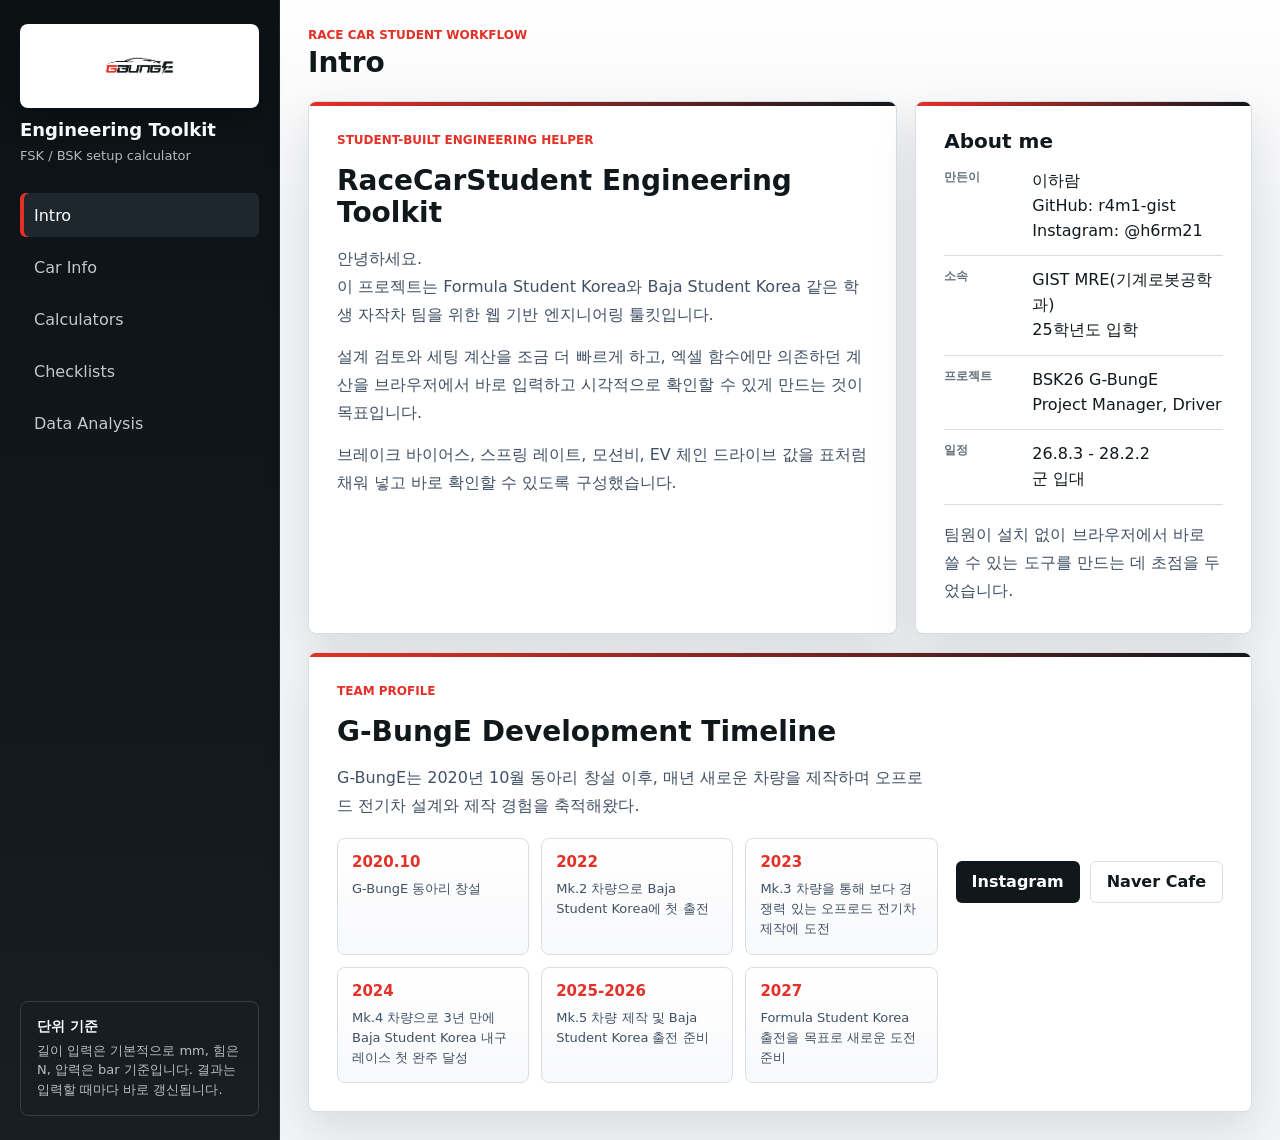
==== commit 226a409e: "v1.0.3" ====
--- a/web/index.html
+++ b/web/index.html
@@ -4,7 +4,7 @@
     <meta charset="utf-8">
     <meta name="viewport" content="width=device-width, initial-scale=1">
     <title>RaceCarStudent Engineering Toolkit</title>
-    <link rel="stylesheet" href="styles.css">
+    <link rel="stylesheet" href="styles.css?v=1.0.3">
   </head>
   <body>
     <main class="app-shell">
@@ -21,6 +21,7 @@
 
         <nav class="tool-nav" aria-label="Toolkit sections">
           <button class="nav-button active" type="button" data-view="intro">Intro</button>
+          <button class="nav-button" type="button" data-view="carinfo">Car Info</button>
           <button class="nav-button" type="button" data-view="calculators">Calculators</button>
           <button class="nav-button" type="button" data-view="checklists">Checklists</button>
           <button class="nav-button" type="button" data-view="analysis">Data Analysis</button>
@@ -44,6 +45,7 @@
           </div>
         </header>
 
+        <!-- Intro -->
         <section class="view-section active" data-view-panel="intro" aria-labelledby="tool-title">
           <div class="intro-layout">
             <section class="intro-panel">
@@ -94,8 +96,135 @@
               </p>
             </aside>
           </div>
+
+          <section class="intro-panel gbunge-panel">
+            <section class="club-history">
+              <p class="intro-kicker">Team profile</p>
+              <h3>G-BungE Development Timeline</h3>
+              <p>
+                G-BungE는 2020년 10월 동아리 창설 이후, 매년 새로운 차량을 제작하며
+                오프로드 전기차 설계와 제작 경험을 축적해왔다.
+              </p>
+
+              <div class="timeline">
+                <div class="timeline-item">
+                  <h4>2020.10</h4>
+                  <p>G-BungE 동아리 창설</p>
+                </div>
+                <div class="timeline-item">
+                  <h4>2022</h4>
+                  <p>Mk.2 차량으로 Baja Student Korea에 첫 출전</p>
+                </div>
+                <div class="timeline-item">
+                  <h4>2023</h4>
+                  <p>Mk.3 차량을 통해 보다 경쟁력 있는 오프로드 전기차 제작에 도전</p>
+                </div>
+                <div class="timeline-item">
+                  <h4>2024</h4>
+                  <p>Mk.4 차량으로 3년 만에 Baja Student Korea 내구 레이스 첫 완주 달성</p>
+                </div>
+                <div class="timeline-item">
+                  <h4>2025-2026</h4>
+                  <p>Mk.5 차량 제작 및 Baja Student Korea 출전 준비</p>
+                </div>
+                <div class="timeline-item">
+                  <h4>2027</h4>
+                  <p>Formula Student Korea 출전을 목표로 새로운 도전 준비</p>
+                </div>
+              </div>
+            </section>
+            <div class="gbunge-actions">
+              <a class="repo-link" href="https://www.instagram.com/gbunge_/" target="_blank" rel="noreferrer">Instagram</a>
+              <a class="repo-link secondary" href="https://cafe.naver.com/gistgbunge" target="_blank" rel="noreferrer">Naver Cafe</a>
+            </div>
+          </section>
         </section>
 
+        <!-- Car Info -->
+        <section class="view-section" data-view-panel="carinfo" aria-labelledby="tool-title">
+          <nav class="car-tabs" aria-label="Vehicle info tabs">
+            <button class="car-tab active" type="button" data-car="mk5">Mk.5</button>
+            <button class="car-tab" type="button" data-car="gef27">GEF-27</button>
+          </nav>
+
+          <section class="car-panel active" data-car-panel="mk5" aria-label="Mk.5 vehicle information">
+            <div class="car-info-layout">
+              <article class="car-hero">
+                <span>Vehicle Profile</span>
+                <h3>Mk.5</h3>
+                <p>Baja / Formula Student 계열 차량 제원 정리용 프로필입니다. 설계가 확정되면 표의 값을 실제 차량 데이터로 교체하면 됩니다.</p>
+              </article>
+              <section class="spec-card">
+                <div class="section-heading">
+                  <h3>Core Specs</h3>
+                  <span>기본 패키징</span>
+                </div>
+                <dl class="spec-list">
+                  <div><dt>Vehicle type</dt><dd>Baja Student EV</dd></div>
+                  <div><dt>Wheelbase</dt><dd>1600 mm</dd></div>
+                  <div><dt>Front track</dt><dd>1240 mm</dd></div>
+                  <div><dt>Rear track</dt><dd>1200 mm</dd></div>
+                  <div><dt>Mass target</dt><dd>250 kg with driver</dd></div>
+                  <div><dt>Tire loaded radius</dt><dd>250 mm</dd></div>
+                </dl>
+              </section>
+              <section class="spec-card">
+                <div class="section-heading">
+                  <h3>System Notes</h3>
+                  <span>계산기 연결값</span>
+                </div>
+                <dl class="spec-list">
+                  <div><dt>Brake baseline</dt><dd>Front bias 60-65%</dd></div>
+                  <div><dt>Suspension target</dt><dd>35 N/mm wheel rate</dd></div>
+                  <div><dt>Motion ratio</dt><dd>0.72 spring / wheel</dd></div>
+                  <div><dt>Steering target</dt><dd>8.0 m centerline radius</dd></div>
+                  <div><dt>Drive layout</dt><dd>Chain drive, 12T / 60T example</dd></div>
+                  <div><dt>Status</dt><dd>Draft spec sheet</dd></div>
+                </dl>
+              </section>
+            </div>
+          </section>
+
+          <section class="car-panel" data-car-panel="gef27" aria-label="GEF-27 vehicle information">
+            <div class="car-info-layout">
+              <article class="car-hero">
+                <span>Vehicle Profile</span>
+                <h3>GEF-27</h3>
+                <p>BSK / endurance vehicle 계열 제원 정리용 프로필입니다. 실제 제작 치수와 부품 선정값이 정해지면 이 표를 기준 데이터로 쓰면 됩니다.</p>
+              </article>
+              <section class="spec-card">
+                <div class="section-heading">
+                  <h3>Core Specs</h3>
+                  <span>기본 패키징</span>
+                </div>
+                <dl class="spec-list">
+                  <div><dt>Vehicle type</dt><dd>Formula Student EV</dd></div>
+                  <div><dt>Wheelbase</dt><dd>1650 mm</dd></div>
+                  <div><dt>Front track</dt><dd>1280 mm</dd></div>
+                  <div><dt>Rear track</dt><dd>1260 mm</dd></div>
+                  <div><dt>Mass target</dt><dd>285 kg with driver</dd></div>
+                  <div><dt>Tire loaded radius</dt><dd>280 mm</dd></div>
+                </dl>
+              </section>
+              <section class="spec-card">
+                <div class="section-heading">
+                  <h3>System Notes</h3>
+                  <span>계산기 연결값</span>
+                </div>
+                <dl class="spec-list">
+                  <div><dt>Brake baseline</dt><dd>Front bias 58-63%</dd></div>
+                  <div><dt>Suspension target</dt><dd>Off-road compliance first</dd></div>
+                  <div><dt>Motion ratio</dt><dd>TBD after hardpoint freeze</dd></div>
+                  <div><dt>Steering target</dt><dd>Low-speed maneuverability</dd></div>
+                  <div><dt>Drive layout</dt><dd>Chain final drive candidate</dd></div>
+                  <div><dt>Status</dt><dd>Draft spec sheet</dd></div>
+                </dl>
+              </section>
+            </div>
+          </section>
+        </section>
+
+        <!-- Calculators -->
         <section class="view-section" data-view-panel="calculators" aria-labelledby="tool-title">
           <nav class="calc-tabs" aria-label="Calculator tabs">
             <button class="calc-tab active" type="button" data-calc="brake">Brake Bias</button>
@@ -107,35 +236,47 @@
             <button class="calc-tab" type="button" data-calc="chain">Chain Drive</button>
           </nav>
 
+          <section class="preset-panel" aria-label="Calculator presets">
+            <div>
+              <span>Preset</span>
+              <strong id="preset-scope">Brake Bias</strong>
+            </div>
+            <select id="preset-select" aria-label="Saved presets"></select>
+            <button class="ghost-button" id="save-preset" type="button">Save</button>
+            <button class="ghost-button" id="load-preset" type="button">Load</button>
+            <button class="ghost-button" id="delete-preset" type="button">Delete</button>
+            <p id="preset-status" aria-live="polite">현재 계산기 입력값을 브라우저에 저장합니다.</p>
+          </section>
+
           <section class="calc-panel active" data-calc-panel="brake" aria-label="Brake Bias calculator">
-          <div class="calculator-layout">
+            <div class="calculator-layout">
             <form class="input-card" data-form="brake">
               <div class="section-heading">
-                <h3>입력값</h3>
+                <h3>Input</h3>
                 <span>캘리퍼와 디스크 치수</span>
               </div>
               <div class="input-grid">
                 <label>
-                  <span>Front piston area</span>
-                  <input name="frontArea" type="number" min="0" step="1" value="0">
+                  <span>Front piston area <small>전륜 피스톤 면적</small></span>
+                  <input name="frontArea" type="number" min="0" step="1" value="820">
                   <em>mm² per caliper</em>
                 </label>
                 <label>
-                  <span>Rear piston area</span>
-                  <input name="rearArea" type="number" min="0" step="1" value="0">
+                  <span>Rear piston area <small>후륜 피스톤 면적</small></span>
+                  <input name="rearArea" type="number" min="0" step="1" value="540">
                   <em>mm² per caliper</em>
                 </label>
                 <label>
-                  <span>Front caliper type</span>
+                  <span>Front caliper type <small>전륜 캘리퍼 형식</small></span>
                   <select name="frontCaliperMultiplier">
                     <option value="2">Floating / single acting</option>
-                    <option value="1">Fixed, total piston area</option>
+                    <option value="1" selected>Fixed, total piston area</option>
                     <option value="2">Fixed, one-side area</option>
                   </select>
                   <em>clamp basis</em>
                 </label>
                 <label>
-                  <span>Rear caliper type</span>
+                  <span>Rear caliper type <small>후륜 캘리퍼 형식</small></span>
                   <select name="rearCaliperMultiplier">
                     <option value="2">Floating / single acting</option>
                     <option value="1" selected>Fixed, total piston area</option>
@@ -144,87 +285,104 @@
                   <em>clamp basis</em>
                 </label>
                 <label>
-                  <span>Front discs</span>
-                  <input name="frontDiscs" type="number" min="0" step="1" value="0">
+                  <span>Front discs <small>전륜 디스크 수</small></span>
+                  <input name="frontDiscs" type="number" min="0" step="1" value="2">
                   <em>count</em>
                 </label>
                 <label>
-                  <span>Rear discs</span>
-                  <input name="rearDiscs" type="number" min="0" step="1" value="0">
+                  <span>Rear discs <small>후륜 디스크 수</small></span>
+                  <input name="rearDiscs" type="number" min="0" step="1" value="1">
                   <em>count</em>
                 </label>
                 <label>
-                  <span>Front effective radius</span>
-                  <input name="frontRadius" type="number" min="0" step="1" value="0">
+                  <span>Front effective radius <small>전륜 유효 반지름</small></span>
+                  <input name="frontRadius" type="number" min="0" step="1" value="82">
                   <em>mm</em>
                 </label>
                 <label>
-                  <span>Rear effective radius</span>
-                  <input name="rearRadius" type="number" min="0" step="1" value="0">
+                  <span>Rear effective radius <small>후륜 유효 반지름</small></span>
+                  <input name="rearRadius" type="number" min="0" step="1" value="95">
                   <em>mm</em>
                 </label>
                 <label>
-                  <span>Front pad μ</span>
-                  <input name="frontMu" type="number" min="0" step="0.01" value="0">
+                  <span>Front pad μ <small>전륜 패드 마찰계수</small></span>
+                  <input name="frontMu" type="number" min="0" step="0.01" value="0.42">
                   <em>-</em>
                 </label>
                 <label>
-                  <span>Rear pad μ</span>
-                  <input name="rearMu" type="number" min="0" step="0.01" value="0">
+                  <span>Rear pad μ <small>후륜 패드 마찰계수</small></span>
+                  <input name="rearMu" type="number" min="0" step="0.01" value="0.40">
                   <em>-</em>
                 </label>
                 <label>
-                  <span>Front pressure</span>
-                  <input name="frontPressure" type="number" min="0" step="0.1" value="0">
+                  <span>Front pressure <small>전륜 유압</small></span>
+                  <input name="frontPressure" type="number" min="0" step="0.1" value="42">
                   <em>bar</em>
                 </label>
                 <label>
-                  <span>Rear pressure</span>
-                  <input name="rearPressure" type="number" min="0" step="0.1" value="0">
+                  <span>Rear pressure <small>후륜 유압</small></span>
+                  <input name="rearPressure" type="number" min="0" step="0.1" value="72">
                   <em>bar</em>
                 </label>
                 <label>
-                  <span>Pedal force</span>
-                  <input name="pedalForce" type="number" min="0" step="1" value="0">
+                  <span>Pedal force <small>페달 입력힘</small></span>
+                  <input name="pedalForce" type="number" min="0" step="1" value="350">
                   <em>N</em>
                 </label>
                 <label>
-                  <span>Pedal ratio</span>
-                  <input name="pedalRatio" type="number" min="0" step="0.1" value="0">
+                  <span>Pedal ratio <small>페달비</small></span>
+                  <input name="pedalRatio" type="number" min="0" step="0.1" value="4.5">
                   <em>-</em>
                 </label>
                 <label>
-                  <span>Front master bore</span>
-                  <input name="frontMasterBore" type="number" min="0" step="0.1" value="0">
+                  <span>Front master bore <small>전륜 마스터 보어</small></span>
+                  <input name="frontMasterBore" type="number" min="0" step="0.1" value="15.9">
                   <em>mm</em>
                 </label>
                 <label>
-                  <span>Rear master bore</span>
-                  <input name="rearMasterBore" type="number" min="0" step="0.1" value="0">
+                  <span>Rear master bore <small>후륜 마스터 보어</small></span>
+                  <input name="rearMasterBore" type="number" min="0" step="0.1" value="12.7">
                   <em>mm</em>
                 </label>
                 <label>
-                  <span>Balance bar front</span>
-                  <input name="frontBalance" type="number" min="0" max="100" step="1" value="50">
+                  <span>Balance bar front <small>전륜 배분</small></span>
+                  <input name="frontBalance" type="number" min="0" max="100" step="1" value="48">
                   <em>% pedal load</em>
                 </label>
                 <label>
-                  <span>Tire loaded radius</span>
-                  <input name="tireRadius" type="number" min="0" step="1" value="0">
+                  <span>Tire loaded radius <small>타이어 동반경</small></span>
+                  <input name="tireRadius" type="number" min="0" step="1" value="250">
                   <em>mm</em>
                 </label>
                 <label>
-                  <span>Vehicle mass</span>
-                  <input name="vehicleMass" type="number" min="0" step="1" value="0">
+                  <span>Vehicle mass <small>차량 질량</small></span>
+                  <input name="vehicleMass" type="number" min="0" step="1" value="250">
                   <em>kg with driver</em>
                 </label>
               </div>
             </form>
 
-            <div class="result-card">
-              <div class="section-heading">
-                <h3>결과</h3>
+            <div class="result-card capture-card">
+              <div class="section-heading">
+                <h3>Result</h3>
                 <span>정적 토크 비율</span>
+              </div>
+              <div class="capture-hero">
+                <div>
+                  <span>Front bias <small>전륜 비율</small></span>
+                  <strong id="brake-hero-front">-</strong>
+                  <em>계산된 전륜 제동 분배</em>
+                </div>
+                <div>
+                  <span>Hydraulic decel <small>유압 기준 감속도</small></span>
+                  <strong id="brake-hero-decel">-</strong>
+                  <em>입력 유압/페달 조건 기준</em>
+                </div>
+              </div>
+              <div class="report-flow" aria-label="Brake calculation flow">
+                <article><span>Goal <small>목표</small></span><strong id="brake-goal">-</strong></article>
+                <article><span>Calculation <small>계산</small></span><strong id="brake-calc">-</strong></article>
+                <article><span>Implementation <small>구현</small></span><strong id="brake-implementation">-</strong></article>
               </div>
               <div class="bias-meter" aria-label="Brake bias meter">
                 <div id="brake-front-bar"></div>
@@ -232,43 +390,43 @@
               </div>
               <div class="metric-grid three">
                 <article>
-                  <span>Front bias</span>
+                  <span>Front bias <small>전륜 비율</small></span>
                   <strong id="brake-front">-</strong>
                 </article>
                 <article>
-                  <span>Rear bias</span>
+                  <span>Rear bias <small>후륜 비율</small></span>
                   <strong id="brake-rear">-</strong>
                 </article>
                 <article>
-                  <span>Front torque factor</span>
+                  <span>Front torque factor <small>전륜 토크 계수</small></span>
                   <strong id="brake-front-factor">-</strong>
                 </article>
                 <article>
-                  <span>Rear torque factor</span>
+                  <span>Rear torque factor <small>후륜 토크 계수</small></span>
                   <strong id="brake-rear-factor">-</strong>
                 </article>
                 <article>
-                  <span>Front line pressure</span>
+                  <span>Front line pressure <small>전륜 라인압</small></span>
                   <strong id="brake-front-pressure">-</strong>
                 </article>
                 <article>
-                  <span>Rear line pressure</span>
+                  <span>Rear line pressure <small>후륜 라인압</small></span>
                   <strong id="brake-rear-pressure">-</strong>
                 </article>
                 <article>
-                  <span>Front brake torque</span>
+                  <span>Front brake torque <small>전륜 제동토크</small></span>
                   <strong id="brake-front-torque">-</strong>
                 </article>
                 <article>
-                  <span>Rear brake torque</span>
+                  <span>Rear brake torque <small>후륜 제동토크</small></span>
                   <strong id="brake-rear-torque">-</strong>
                 </article>
                 <article>
-                  <span>Total brake force</span>
+                  <span>Total brake force <small>총 제동력</small></span>
                   <strong id="brake-total-force">-</strong>
                 </article>
                 <article>
-                  <span>Hydraulic decel</span>
+                  <span>Hydraulic decel <small>유압 기준 감속도</small></span>
                   <strong id="brake-decel">-</strong>
                 </article>
               </div>
@@ -277,181 +435,215 @@
               </p>
             </div>
           </div>
-        </section>
+          </section>
 
           <section class="calc-panel" data-calc-panel="loadtransfer" aria-label="Load transfer calculator">
-          <div class="wide-layout capture-layout">
+            <div class="wide-layout capture-layout">
             <form class="input-card" data-form="loadtransfer">
               <div class="section-heading">
-                <h3>입력값</h3>
+                <h3>Input</h3>
                 <span>하중이동 / 제동 바이어스</span>
               </div>
               <div class="input-grid compact">
-                <label><span>Vehicle mass</span><input name="mass" type="number" min="0" step="1" value="250"><em>kg with driver</em></label>
-                <label><span>Wheelbase</span><input name="wheelbase" type="number" min="0" step="1" value="1600"><em>mm</em></label>
-                <label><span>CG height</span><input name="cgHeight" type="number" min="0" step="1" value="320"><em>mm</em></label>
-                <label><span>Static front weight</span><input name="frontWeight" type="number" min="0" max="100" step="0.1" value="45"><em>%</em></label>
-                <label><span>Target braking decel</span><input name="brakingG" type="number" min="0" step="0.05" value="1.1"><em>g</em></label>
-                <label><span>Target lateral accel</span><input name="lateralG" type="number" min="0" step="0.05" value="0.9"><em>g</em></label>
-                <label><span>Front track</span><input name="frontTrack" type="number" min="0" step="1" value="1240"><em>mm</em></label>
-                <label><span>Rear track</span><input name="rearTrack" type="number" min="0" step="1" value="1200"><em>mm</em></label>
-                <label><span>Front roll stiffness share</span><input name="frontRollShare" type="number" min="0" max="100" step="1" value="52"><em>%</em></label>
-                <label><span>Chosen front bias</span><input name="chosenFrontBias" type="number" min="0" max="100" step="0.1" value="60"><em>구현 전륜 비율</em></label>
+                <label><span>Vehicle mass <small>차량 질량</small></span><input name="mass" type="number" min="0" step="1" value="250"><em>kg with driver</em></label>
+                <label><span>Wheelbase <small>휠베이스</small></span><input name="wheelbase" type="number" min="0" step="1" value="1600"><em>mm</em></label>
+                <label><span>CG height <small>무게중심 높이</small></span><input name="cgHeight" type="number" min="0" step="1" value="320"><em>mm</em></label>
+                <label><span>Static front weight <small>정적 전륜 하중비</small></span><input name="frontWeight" type="number" min="0" max="100" step="0.1" value="45"><em>%</em></label>
+                <label><span>Target braking decel <small>목표 제동 감속도</small></span><input name="brakingG" type="number" min="0" step="0.05" value="1.1"><em>g</em></label>
+                <label><span>Target lateral accel <small>목표 횡가속도</small></span><input name="lateralG" type="number" min="0" step="0.05" value="0.9"><em>g</em></label>
+                <label><span>Front track <small>전륜 윤거</small></span><input name="frontTrack" type="number" min="0" step="1" value="1240"><em>mm</em></label>
+                <label><span>Rear track <small>후륜 윤거</small></span><input name="rearTrack" type="number" min="0" step="1" value="1200"><em>mm</em></label>
+                <label><span>Front roll stiffness share <small>전륜 롤 강성 배분</small></span><input name="frontRollShare" type="number" min="0" max="100" step="1" value="52"><em>%</em></label>
+                <label><span>Chosen front bias <small>구현 전륜 비율</small></span><input name="chosenFrontBias" type="number" min="0" max="100" step="0.1" value="60"><em>%</em></label>
               </div>
             </form>
 
             <div class="result-card capture-card">
               <div class="section-heading">
-                <h3>결과</h3>
+                <h3>Result</h3>
                 <span>캡쳐용 설계 근거</span>
               </div>
               <div class="capture-hero">
                 <div>
-                  <span>Recommended front bias</span>
+                  <span>Recommended front bias <small>권장 전륜 비율</small></span>
                   <strong id="load-front-bias">-</strong>
                   <em>동적 하중 기준 목표값</em>
                 </div>
                 <div>
-                  <span>Braking load transfer</span>
+                  <span>Braking load transfer <small>제동 하중이동</small></span>
                   <strong id="load-brake-transfer">-</strong>
                   <em>제동 시 종방향 하중이동</em>
                 </div>
               </div>
               <div class="report-flow" aria-label="Design calculation flow">
                 <article>
-                  <span>Goal</span>
+                  <span>Goal <small>목표</small></span>
                   <strong id="load-goal">-</strong>
                 </article>
                 <article>
-                  <span>Calculation</span>
+                  <span>Calculation <small>계산</small></span>
                   <strong id="load-calc">-</strong>
                 </article>
                 <article>
-                  <span>Implementation</span>
+                  <span>Implementation <small>구현</small></span>
                   <strong id="load-implementation">-</strong>
                 </article>
               </div>
               <div class="metric-grid three">
-                <article><span>Static axle load F/R</span><strong id="load-static-load">-</strong></article>
-                <article><span>Dynamic axle load F/R</span><strong id="load-dynamic-load">-</strong></article>
-                <article><span>Bias offset</span><strong id="load-bias-offset">-</strong></article>
-                <article><span>Front lateral transfer</span><strong id="load-front-lateral">-</strong></article>
-                <article><span>Rear lateral transfer</span><strong id="load-rear-lateral">-</strong></article>
-                <article><span>Roll stiffness split</span><strong id="load-roll-split">-</strong></article>
+                <article><span>Static axle load F/R <small>정적 전/후륜 하중</small></span><strong id="load-static-load">-</strong></article>
+                <article><span>Dynamic axle load F/R <small>동적 전/후륜 하중</small></span><strong id="load-dynamic-load">-</strong></article>
+                <article><span>Bias offset <small>목표 대비 차이</small></span><strong id="load-bias-offset">-</strong></article>
+                <article><span>Front lateral transfer <small>전륜 횡하중이동</small></span><strong id="load-front-lateral">-</strong></article>
+                <article><span>Rear lateral transfer <small>후륜 횡하중이동</small></span><strong id="load-rear-lateral">-</strong></article>
+                <article><span>Roll stiffness split <small>롤 강성 배분</small></span><strong id="load-roll-split">-</strong></article>
               </div>
               <p class="formula">
                 Longitudinal load transfer = mass × decel × CG height / wheelbase. 횡하중이동은 roll stiffness share와 track width를 기준으로 전/후륜에 배분합니다.
               </p>
             </div>
           </div>
-        </section>
+          </section>
 
           <section class="calc-panel" data-calc-panel="spring" aria-label="Spring Rate calculator">
-          <div class="calculator-layout">
+            <div class="calculator-layout">
             <form class="input-card" data-form="spring">
               <div class="section-heading">
-                <h3>입력값</h3>
+                <h3>Input</h3>
                 <span>타깃 휠레이트 역산</span>
               </div>
               <div class="input-grid">
                 <label>
-                  <span>Target wheel rate</span>
-                  <input name="wheelRate" type="number" min="0" step="0.1" value="0">
+                  <span>Target wheel rate <small>목표 휠레이트</small></span>
+                  <input name="wheelRate" type="number" min="0" step="0.1" value="35">
                   <em>N/mm</em>
                 </label>
                 <label>
-                  <span>Motion ratio</span>
-                  <input name="motionRatio" type="number" min="0" step="0.01" value="0">
+                  <span>Motion ratio <small>모션비</small></span>
+                  <input name="motionRatio" type="number" min="0" step="0.01" value="0.72">
                   <em>spring/wheel</em>
                 </label>
                 <label>
-                  <span>Tire rate</span>
-                  <input name="tireRate" type="number" min="0" step="1" value="0">
+                  <span>Tire rate <small>타이어 강성</small></span>
+                  <input name="tireRate" type="number" min="0" step="1" value="180">
                   <em>N/mm</em>
                 </label>
               </div>
             </form>
-            <div class="result-card">
-              <div class="section-heading">
-                <h3>결과</h3>
+            <div class="result-card capture-card">
+              <div class="section-heading">
+                <h3>Result</h3>
                 <span>스프링 선택 기준</span>
               </div>
+              <div class="capture-hero">
+                <div>
+                  <span>Required spring rate <small>필요 스프링 레이트</small></span>
+                  <strong id="spring-hero-rate">-</strong>
+                  <em>목표 휠레이트 기준 산출값</em>
+                </div>
+                <div>
+                  <span>Motion ratio <small>모션비</small></span>
+                  <strong id="spring-hero-motion">-</strong>
+                  <em>스프링/휠 스트로크 비율</em>
+                </div>
+              </div>
+              <div class="report-flow" aria-label="Spring calculation flow">
+                <article><span>Goal <small>목표</small></span><strong id="spring-goal">-</strong></article>
+                <article><span>Calculation <small>계산</small></span><strong id="spring-calc">-</strong></article>
+                <article><span>Implementation <small>구현</small></span><strong id="spring-implementation">-</strong></article>
+              </div>
               <div class="metric-grid two">
                 <article>
-                  <span>Required spring rate</span>
+                  <span>Required spring rate <small>필요 스프링 레이트</small></span>
                   <strong id="spring-rate">-</strong>
                 </article>
                 <article>
-                  <span>Suspension wheel rate</span>
+                  <span>Suspension wheel rate <small>서스펜션 휠레이트</small></span>
                   <strong id="suspension-wheel-rate">-</strong>
                 </article>
               </div>
               <p class="formula">spring rate = suspension wheel rate / motion ratio²</p>
             </div>
           </div>
-        </section>
+          </section>
 
           <section class="calc-panel" data-calc-panel="motion" aria-label="Motion Ratio calculator">
-          <div class="calculator-layout">
+            <div class="calculator-layout">
             <form class="input-card" data-form="motion">
               <div class="section-heading">
-                <h3>입력값</h3>
+                <h3>Input</h3>
                 <span>실측 스트로크 기반</span>
               </div>
               <div class="input-grid">
                 <label>
-                  <span>Wheel travel</span>
-                  <input name="wheelTravel" type="number" min="0" step="0.1" value="0">
+                  <span>Wheel travel <small>휠 스트로크</small></span>
+                  <input name="wheelTravel" type="number" min="0" step="0.1" value="50">
                   <em>mm</em>
                 </label>
                 <label>
-                  <span>Spring travel</span>
-                  <input name="springTravel" type="number" min="0" step="0.1" value="0">
+                  <span>Spring travel <small>스프링 스트로크</small></span>
+                  <input name="springTravel" type="number" min="0" step="0.1" value="36">
                   <em>mm</em>
                 </label>
               </div>
             </form>
-            <div class="result-card">
-              <div class="section-heading">
-                <h3>결과</h3>
+            <div class="result-card capture-card">
+              <div class="section-heading">
+                <h3>Result</h3>
                 <span>댐퍼/스프링 레버비</span>
               </div>
+              <div class="capture-hero">
+                <div>
+                  <span>Motion ratio <small>모션비</small></span>
+                  <strong id="motion-hero-ratio">-</strong>
+                  <em>spring travel / wheel travel</em>
+                </div>
+                <div>
+                  <span>Installation ratio <small>설치비</small></span>
+                  <strong id="motion-hero-install">-</strong>
+                  <em>wheel travel / spring travel</em>
+                </div>
+              </div>
+              <div class="report-flow" aria-label="Motion ratio calculation flow">
+                <article><span>Goal <small>목표</small></span><strong id="motion-goal">-</strong></article>
+                <article><span>Calculation <small>계산</small></span><strong id="motion-calc">-</strong></article>
+                <article><span>Implementation <small>구현</small></span><strong id="motion-implementation">-</strong></article>
+              </div>
               <div class="metric-grid two">
                 <article>
-                  <span>Motion ratio</span>
+                  <span>Motion ratio <small>모션비</small></span>
                   <strong id="motion-ratio">-</strong>
                 </article>
                 <article>
-                  <span>Installation ratio</span>
+                  <span>Installation ratio <small>설치비</small></span>
                   <strong id="installation-ratio">-</strong>
                 </article>
               </div>
             </div>
           </div>
-        </section>
+          </section>
 
           <section class="calc-panel" data-calc-panel="geometry" aria-label="Geometry setup calculator">
-          <div class="wide-layout">
+            <div class="wide-layout">
             <form class="input-card" data-form="geometry">
               <div class="section-heading">
-                <h3>입력값</h3>
+                <h3>Input</h3>
                 <span>좌표 기반 CG / 동특성 1차값</span>
               </div>
               <div class="input-grid compact">
-                <label><span>FL X</span><input name="flX" type="number" step="1" value="1600"><em>mm</em></label>
-                <label><span>FL Y</span><input name="flY" type="number" step="1" value="620"><em>mm</em></label>
-                <label><span>FR X</span><input name="frX" type="number" step="1" value="1600"><em>mm</em></label>
-                <label><span>FR Y</span><input name="frY" type="number" step="1" value="-620"><em>mm</em></label>
-                <label><span>RL X</span><input name="rlX" type="number" step="1" value="0"><em>mm</em></label>
-                <label><span>RL Y</span><input name="rlY" type="number" step="1" value="600"><em>mm</em></label>
-                <label><span>RR X</span><input name="rrX" type="number" step="1" value="0"><em>mm</em></label>
-                <label><span>RR Y</span><input name="rrY" type="number" step="1" value="-600"><em>mm</em></label>
-                <label><span>Vehicle speed</span><input name="speedKph" type="number" min="0" step="1" value="35"><em>km/h</em></label>
-                <label><span>Turn radius</span><input name="turnRadius" type="number" min="0" step="10" value="8000"><em>mm, centerline</em></label>
-                <label><span>Yaw moment arm</span><input name="yawArm" type="number" min="0" step="1" value="720"><em>mm, CG to tire CP estimate</em></label>
+                <label><span>FL X <small>전좌 X</small></span><input name="flX" type="number" step="1" value="1600"><em>mm</em></label>
+                <label><span>FL Y <small>전좌 Y</small></span><input name="flY" type="number" step="1" value="620"><em>mm</em></label>
+                <label><span>FR X <small>전우 X</small></span><input name="frX" type="number" step="1" value="1600"><em>mm</em></label>
+                <label><span>FR Y <small>전우 Y</small></span><input name="frY" type="number" step="1" value="-620"><em>mm</em></label>
+                <label><span>RL X <small>후좌 X</small></span><input name="rlX" type="number" step="1" value="0"><em>mm</em></label>
+                <label><span>RL Y <small>후좌 Y</small></span><input name="rlY" type="number" step="1" value="600"><em>mm</em></label>
+                <label><span>RR X <small>후우 X</small></span><input name="rrX" type="number" step="1" value="0"><em>mm</em></label>
+                <label><span>RR Y <small>후우 Y</small></span><input name="rrY" type="number" step="1" value="-600"><em>mm</em></label>
+                <label><span>Vehicle speed <small>차속</small></span><input name="speedKph" type="number" min="0" step="1" value="35"><em>km/h</em></label>
+                <label><span>Turn radius <small>회전반경</small></span><input name="turnRadius" type="number" min="0" step="10" value="8000"><em>mm, centerline</em></label>
+                <label><span>Yaw moment arm <small>요 모멘트 암</small></span><input name="yawArm" type="number" min="0" step="1" value="720"><em>mm, CG to tire CP estimate</em></label>
               </div>
               <label class="textarea-label">
-                <span>Mass point coordinates</span>
+                <span>Mass point coordinates <small>질량점 좌표</small></span>
                 <textarea name="massPoints" rows="8">driver,820,0,420,75
 battery,600,-120,180,22
 motor,220,0,210,18
@@ -460,22 +652,39 @@
               </label>
             </form>
 
-            <div class="result-card chart-card">
-              <div class="section-heading">
-                <h3>결과</h3>
+            <div class="result-card chart-card capture-card">
+              <div class="section-heading">
+                <h3>Result</h3>
                 <span>CG / Wheelbase / Yaw</span>
               </div>
+              <div class="capture-hero">
+                <div>
+                  <span>CG height <small>무게중심 높이</small></span>
+                  <strong id="geo-hero-cgz">-</strong>
+                  <em>입력 질량점 가중평균</em>
+                </div>
+                <div>
+                  <span>Lateral acceleration <small>횡가속도</small></span>
+                  <strong id="geo-hero-latacc">-</strong>
+                  <em>속도/회전반경 기준</em>
+                </div>
+              </div>
+              <div class="report-flow" aria-label="Geometry calculation flow">
+                <article><span>Goal <small>목표</small></span><strong id="geo-goal">-</strong></article>
+                <article><span>Calculation <small>계산</small></span><strong id="geo-calc">-</strong></article>
+                <article><span>Implementation <small>구현</small></span><strong id="geo-implementation">-</strong></article>
+              </div>
               <div class="metric-grid three">
-                <article><span>CG X</span><strong id="geo-cg-x">-</strong></article>
-                <article><span>CG Y</span><strong id="geo-cg-y">-</strong></article>
-                <article><span>CG Z</span><strong id="geo-cg-z">-</strong></article>
-                <article><span>Wheelbase</span><strong id="geo-wheelbase">-</strong></article>
-                <article><span>Front / rear track</span><strong id="geo-track">-</strong></article>
-                <article><span>Total point mass</span><strong id="geo-mass">-</strong></article>
-                <article><span>Radius display</span><strong id="geo-radius">-</strong></article>
-                <article><span>Lateral acceleration</span><strong id="geo-latacc">-</strong></article>
-                <article><span>Yaw rate</span><strong id="geo-yaw-rate">-</strong></article>
-                <article><span>Yaw torque estimate</span><strong id="geo-yaw-torque">-</strong></article>
+                <article><span>CG X <small>무게중심 X</small></span><strong id="geo-cg-x">-</strong></article>
+                <article><span>CG Y <small>무게중심 Y</small></span><strong id="geo-cg-y">-</strong></article>
+                <article><span>CG Z <small>무게중심 Z</small></span><strong id="geo-cg-z">-</strong></article>
+                <article><span>Wheelbase <small>휠베이스</small></span><strong id="geo-wheelbase">-</strong></article>
+                <article><span>Front / rear track <small>전/후륜 윤거</small></span><strong id="geo-track">-</strong></article>
+                <article><span>Total point mass <small>총 질량점 질량</small></span><strong id="geo-mass">-</strong></article>
+                <article><span>Radius display <small>표시 회전반경</small></span><strong id="geo-radius">-</strong></article>
+                <article><span>Lateral acceleration <small>횡가속도</small></span><strong id="geo-latacc">-</strong></article>
+                <article><span>Yaw rate <small>요 레이트</small></span><strong id="geo-yaw-rate">-</strong></article>
+                <article><span>Yaw torque estimate <small>요 토크 추정</small></span><strong id="geo-yaw-torque">-</strong></article>
               </div>
               <canvas id="geo-diagram" width="860" height="360" aria-label="Vehicle geometry diagram"></canvas>
               <div class="chain-status" id="geo-status">좌표와 질량점을 입력하면 계산됩니다.</div>
@@ -484,51 +693,68 @@
               </p>
             </div>
           </div>
-        </section>
+          </section>
 
           <section class="calc-panel" data-calc-panel="steering" aria-label="Steering setup calculator">
-          <div class="calculator-layout">
+            <div class="calculator-layout">
             <form class="input-card" data-form="steering">
               <div class="section-heading">
-                <h3>입력값</h3>
+                <h3>Input</h3>
                 <span>Steering ratio / Ackermann</span>
               </div>
               <div class="input-grid compact">
-                <label><span>Wheelbase</span><input name="wheelbase" type="number" min="0" step="1" value="1600"><em>mm</em></label>
-                <label><span>Front track</span><input name="frontTrack" type="number" min="0" step="1" value="1240"><em>mm</em></label>
-                <label><span>Target turn radius</span><input name="turnRadius" type="number" min="0" step="10" value="8000"><em>mm, centerline</em></label>
-                <label>
-                  <span>Turn direction</span>
+                <label><span>Wheelbase <small>휠베이스</small></span><input name="wheelbase" type="number" min="0" step="1" value="1600"><em>mm</em></label>
+                <label><span>Front track <small>전륜 윤거</small></span><input name="frontTrack" type="number" min="0" step="1" value="1240"><em>mm</em></label>
+                <label><span>Target turn radius <small>목표 회전반경</small></span><input name="turnRadius" type="number" min="0" step="10" value="8000"><em>mm, centerline</em></label>
+                <label>
+                  <span>Turn direction <small>회전 방향</small></span>
                   <select name="turnDirection">
                     <option value="left">Left</option>
                     <option value="right">Right</option>
                   </select>
                   <em>inner wheel side</em>
                 </label>
-                <label><span>Steering wheel angle</span><input name="steeringWheelAngle" type="number" min="0" step="1" value="180"><em>deg at this corner</em></label>
-                <label><span>Rack travel</span><input name="rackTravel" type="number" min="0" step="0.1" value="28"><em>mm at this corner</em></label>
-                <label><span>Pinion pitch radius</span><input name="pinionRadius" type="number" min="0" step="0.1" value="9"><em>mm</em></label>
-                <label><span>Steering arm length</span><input name="steeringArm" type="number" min="0" step="0.1" value="115"><em>mm, simple estimate</em></label>
-                <label><span>Measured inner angle</span><input name="actualInnerAngle" type="number" min="0" step="0.1" value="12.2"><em>deg</em></label>
-                <label><span>Measured outer angle</span><input name="actualOuterAngle" type="number" min="0" step="0.1" value="10.5"><em>deg</em></label>
+                <label><span>Steering wheel angle <small>스티어링휠 각도</small></span><input name="steeringWheelAngle" type="number" min="0" step="1" value="180"><em>deg at this corner</em></label>
+                <label><span>Rack travel <small>랙 이동량</small></span><input name="rackTravel" type="number" min="0" step="0.1" value="28"><em>mm at this corner</em></label>
+                <label><span>Pinion pitch radius <small>피니언 피치 반경</small></span><input name="pinionRadius" type="number" min="0" step="0.1" value="9"><em>mm</em></label>
+                <label><span>Steering arm length <small>스티어링 암 길이</small></span><input name="steeringArm" type="number" min="0" step="0.1" value="115"><em>mm, simple estimate</em></label>
+                <label><span>Measured inner angle <small>실측 내륜각</small></span><input name="actualInnerAngle" type="number" min="0" step="0.1" value="12.2"><em>deg</em></label>
+                <label><span>Measured outer angle <small>실측 외륜각</small></span><input name="actualOuterAngle" type="number" min="0" step="0.1" value="10.5"><em>deg</em></label>
               </div>
             </form>
 
-            <div class="result-card">
-              <div class="section-heading">
-                <h3>결과</h3>
+            <div class="result-card capture-card">
+              <div class="section-heading">
+                <h3>Result</h3>
                 <span>기하 이상값과 실측 비교</span>
               </div>
+              <div class="capture-hero">
+                <div>
+                  <span>Steering ratio <small>조향비</small></span>
+                  <strong id="steer-hero-ratio">-</strong>
+                  <em>steering wheel / road wheel</em>
+                </div>
+                <div>
+                  <span>Ackermann percent <small>애커먼 비율</small></span>
+                  <strong id="steer-hero-ackermann">-</strong>
+                  <em>실측 내/외륜각 기준</em>
+                </div>
+              </div>
+              <div class="report-flow" aria-label="Steering calculation flow">
+                <article><span>Goal <small>목표</small></span><strong id="steer-goal">-</strong></article>
+                <article><span>Calculation <small>계산</small></span><strong id="steer-calc">-</strong></article>
+                <article><span>Implementation <small>구현</small></span><strong id="steer-implementation">-</strong></article>
+              </div>
               <div class="metric-grid three">
-                <article><span>Center steer angle</span><strong id="steer-center-angle">-</strong></article>
-                <article><span>Ideal inner / outer</span><strong id="steer-ideal-angles">-</strong></article>
-                <article><span>Steering ratio</span><strong id="steer-ratio">-</strong></article>
-                <article><span>Ackermann percent</span><strong id="steer-ackermann-percent">-</strong></article>
-                <article><span>Measured turn radius</span><strong id="steer-measured-radius">-</strong></article>
-                <article><span>Radius error</span><strong id="steer-radius-error">-</strong></article>
-                <article><span>Rack per steering</span><strong id="steer-rack-ratio">-</strong></article>
-                <article><span>Pinion rack travel</span><strong id="steer-pinion-travel">-</strong></article>
-                <article><span>Rack steer estimate</span><strong id="steer-rack-steer">-</strong></article>
+                <article><span>Center steer angle <small>중심 조향각</small></span><strong id="steer-center-angle">-</strong></article>
+                <article><span>Ideal inner / outer <small>이상 내/외륜각</small></span><strong id="steer-ideal-angles">-</strong></article>
+                <article><span>Steering ratio <small>조향비</small></span><strong id="steer-ratio">-</strong></article>
+                <article><span>Ackermann percent <small>애커먼 비율</small></span><strong id="steer-ackermann-percent">-</strong></article>
+                <article><span>Measured turn radius <small>실측 회전반경</small></span><strong id="steer-measured-radius">-</strong></article>
+                <article><span>Radius error <small>반경 오차</small></span><strong id="steer-radius-error">-</strong></article>
+                <article><span>Rack per steering <small>조향각당 랙 이동</small></span><strong id="steer-rack-ratio">-</strong></article>
+                <article><span>Pinion rack travel <small>피니언 기준 랙 이동</small></span><strong id="steer-pinion-travel">-</strong></article>
+                <article><span>Rack steer estimate <small>랙 조향각 추정</small></span><strong id="steer-rack-steer">-</strong></article>
               </div>
               <div class="chain-status" id="steer-status">조향 기하 입력값을 확인하세요.</div>
               <p class="formula">
@@ -536,18 +762,18 @@
               </p>
             </div>
           </div>
-        </section>
+          </section>
 
           <section class="calc-panel" data-calc-panel="chain" aria-label="Chain Drive calculator">
-          <div class="wide-layout">
+            <div class="wide-layout">
             <form class="input-card" data-form="chain">
               <div class="section-heading">
-                <h3>입력값</h3>
+                <h3>Input</h3>
                 <span>체인 / 스프로킷 패키징</span>
               </div>
               <div class="input-grid compact">
                 <label>
-                  <span>Chain size</span>
+                  <span>Chain size <small>체인 규격</small></span>
                   <select name="chainSize">
                     <option value="420">420</option>
                     <option value="428">428</option>
@@ -555,30 +781,47 @@
                   </select>
                   <em>standard</em>
                 </label>
-                <label><span>Target center distance</span><input name="centerDistance" type="number" min="0" step="1" value="450"><em>mm</em></label>
-                <label><span>Motor sprocket</span><input name="motorTeeth" type="number" min="0" step="1" value="12"><em>teeth</em></label>
-                <label><span>Wheel sprocket</span><input name="wheelTeeth" type="number" min="0" step="1" value="60"><em>teeth</em></label>
-                <label><span>Axle adjust range</span><input name="adjustRange" type="number" min="0" step="1" value="15"><em>± mm</em></label>
-                <label><span>Minimum wrap target</span><input name="minWrap" type="number" min="0" max="180" step="1" value="120"><em>deg</em></label>
+                <label><span>Target center distance <small>목표 축간거리</small></span><input name="centerDistance" type="number" min="0" step="1" value="450"><em>mm</em></label>
+                <label><span>Motor sprocket <small>모터 스프로킷</small></span><input name="motorTeeth" type="number" min="0" step="1" value="12"><em>teeth</em></label>
+                <label><span>Wheel sprocket <small>휠 스프로킷</small></span><input name="wheelTeeth" type="number" min="0" step="1" value="60"><em>teeth</em></label>
+                <label><span>Axle adjust range <small>액슬 조정 범위</small></span><input name="adjustRange" type="number" min="0" step="1" value="15"><em>± mm</em></label>
+                <label><span>Minimum wrap target <small>최소 감김각 목표</small></span><input name="minWrap" type="number" min="0" max="180" step="1" value="120"><em>deg</em></label>
               </div>
             </form>
 
-            <div class="result-card chart-card">
-              <div class="section-heading">
-                <h3>결과</h3>
+            <div class="result-card chart-card capture-card">
+              <div class="section-heading">
+                <h3>Result</h3>
                 <span>추천 코수 / 감김각</span>
               </div>
+              <div class="capture-hero">
+                <div>
+                  <span>Recommended links <small>추천 링크 수</small></span>
+                  <strong id="chain-hero-links">-</strong>
+                  <em>목표 축간거리 기준</em>
+                </div>
+                <div>
+                  <span>Small sprocket wrap <small>소스프로킷 감김각</small></span>
+                  <strong id="chain-hero-wrap">-</strong>
+                  <em>체인 이탈/마모 검토 기준</em>
+                </div>
+              </div>
+              <div class="report-flow" aria-label="Chain calculation flow">
+                <article><span>Goal <small>목표</small></span><strong id="chain-goal">-</strong></article>
+                <article><span>Calculation <small>계산</small></span><strong id="chain-calc">-</strong></article>
+                <article><span>Implementation <small>구현</small></span><strong id="chain-implementation">-</strong></article>
+              </div>
               <div class="metric-grid three">
                 <article>
-                  <span>Recommended links</span>
+                  <span>Recommended links <small>추천 링크 수</small></span>
                   <strong id="chain-links">-</strong>
                 </article>
                 <article>
-                  <span>Small sprocket wrap</span>
+                  <span>Small sprocket wrap <small>소스프로킷 감김각</small></span>
                   <strong id="chain-wrap">-</strong>
                 </article>
                 <article>
-                  <span>Final drive ratio</span>
+                  <span>Final drive ratio <small>최종 감속비</small></span>
                   <strong id="chain-ratio">-</strong>
                 </article>
               </div>
@@ -600,9 +843,10 @@
               </div>
             </div>
           </div>
+          </section>
         </section>
-        </section>
-
+
+        <!-- Checklists -->
         <section class="view-section" data-view-panel="checklists" aria-labelledby="tool-title">
           <div class="checklist-hero">
             <div>
@@ -664,6 +908,7 @@
           </div>
         </section>
 
+        <!-- Data Analysis -->
         <section class="view-section" data-view-panel="analysis" aria-labelledby="tool-title">
           <div class="analysis-hero">
             <div>
@@ -676,10 +921,10 @@
             </div>
             <div class="hero-actions">
               <a class="repo-link" href="https://v2.monolith.luftaquila.io" target="_blank" rel="noreferrer">
-                Control Hub
+                Monolith Control Hub
               </a>
               <a class="repo-link secondary" href="https://github.com/r4m1-gist/G-BungE_LogAnalysis_Modified_Mk.4" target="_blank" rel="noreferrer">
-                Mk.4 Log Repo
+                Mk.4 Log Analysis
               </a>
             </div>
           </div>
@@ -756,7 +1001,7 @@
             <article class="overview-card">
               <span>Mk.4 Log</span>
               <h3>G-BungE 로그 레포</h3>
-              <p>깊은 주행 분석과 기존 로그 포맷 참고는 G-BungE_LogAnalysis_Modified_Mk.4 레포에서 이어갑니다.</p>
+              <p>깊은 주행 분석과 기존 로그 포맷 참고는 G-BungE_LogAnalysis_Modified_Mk.4 레포에서 진행해주시면 됩니다.</p>
             </article>
             <article class="overview-card">
               <span>Local first</span>
@@ -773,6 +1018,6 @@
       </section>
     </main>
 
-    <script src="app.js"></script>
+    <script src="app.js?v=1.0.3"></script>
   </body>
 </html>
--- a/web/styles.css
+++ b/web/styles.css
@@ -225,14 +225,16 @@
   display: block;
 }
 
-.calc-tabs {
+.calc-tabs,
+.car-tabs {
   display: flex;
   flex-wrap: wrap;
   gap: 8px;
   margin-bottom: 18px;
 }
 
-.calc-tab {
+.calc-tab,
+.car-tab {
   min-height: 38px;
   padding: 0 14px;
   border: 1px solid var(--line);
@@ -243,10 +245,155 @@
 }
 
 .calc-tab:hover,
-.calc-tab.active {
+.calc-tab.active,
+.car-tab:hover,
+.car-tab.active {
   border-color: rgba(227, 49, 40, 0.42);
   background: var(--accent-soft);
   color: var(--accent-dark);
+}
+
+.car-panel {
+  display: none;
+}
+
+.car-panel.active {
+  display: block;
+}
+
+.car-info-layout {
+  display: grid;
+  grid-template-columns: minmax(260px, 0.78fr) repeat(2, minmax(280px, 1fr));
+  gap: 18px;
+  align-items: stretch;
+}
+
+.car-hero,
+.spec-card {
+  position: relative;
+  overflow: hidden;
+  border: 1px solid var(--line);
+  border-radius: 8px;
+  background: var(--panel);
+  box-shadow: var(--shadow);
+}
+
+.car-hero::before,
+.spec-card::before {
+  content: "";
+  position: absolute;
+  inset: 0 0 auto;
+  height: 4px;
+  background: linear-gradient(90deg, var(--accent), var(--ink));
+}
+
+.car-hero {
+  display: grid;
+  align-content: end;
+  min-height: 340px;
+  padding: 24px;
+  background:
+    linear-gradient(180deg, rgba(17, 24, 28, 0.08), rgba(17, 24, 28, 0.86)),
+    var(--ink);
+  color: #ffffff;
+}
+
+.car-hero span {
+  color: rgba(255, 255, 255, 0.68);
+  font-size: 12px;
+  font-weight: 800;
+  text-transform: uppercase;
+}
+
+.car-hero h3 {
+  margin: 8px 0 10px;
+  font-size: 42px;
+  line-height: 1;
+}
+
+.car-hero p {
+  margin: 0;
+  color: rgba(255, 255, 255, 0.78);
+  line-height: 1.6;
+}
+
+.spec-card {
+  padding: 20px;
+}
+
+.spec-list {
+  display: grid;
+  gap: 10px;
+  margin: 0;
+}
+
+.spec-list div {
+  display: grid;
+  grid-template-columns: minmax(120px, 0.58fr) minmax(0, 1fr);
+  gap: 12px;
+  padding: 10px 0;
+  border-bottom: 1px solid var(--line);
+}
+
+.spec-list div:last-child {
+  border-bottom: 0;
+}
+
+.spec-list dt,
+.spec-list dd {
+  margin: 0;
+  line-height: 1.45;
+}
+
+.spec-list dt {
+  color: var(--muted);
+  font-size: 12px;
+  font-weight: 800;
+}
+
+.spec-list dd {
+  color: var(--ink);
+  font-size: 14px;
+  font-weight: 700;
+  overflow-wrap: anywhere;
+}
+
+.preset-panel {
+  display: grid;
+  grid-template-columns: minmax(130px, 0.7fr) minmax(180px, 1fr) auto auto auto minmax(220px, 1fr);
+  gap: 10px;
+  align-items: center;
+  margin-bottom: 18px;
+  padding: 14px;
+  border: 1px solid var(--line);
+  border-radius: 8px;
+  background: var(--panel);
+}
+
+.preset-panel div {
+  min-width: 0;
+}
+
+.preset-panel span {
+  display: block;
+  color: var(--muted);
+  font-size: 11px;
+  font-weight: 800;
+  text-transform: uppercase;
+}
+
+.preset-panel strong {
+  display: block;
+  margin-top: 3px;
+  overflow-wrap: anywhere;
+  font-size: 14px;
+}
+
+.preset-panel p {
+  margin: 0;
+  color: var(--muted);
+  font-size: 13px;
+  line-height: 1.4;
 }
 
 .calculator-layout,
@@ -309,6 +456,54 @@
 
 .intro-panel p:last-child {
   margin-bottom: 0;
+}
+
+.gbunge-panel {
+  display: flex;
+  justify-content: space-between;
+  gap: 18px;
+  align-items: center;
+  margin-top: 18px;
+}
+
+.gbunge-actions {
+  flex: 0 0 auto;
+  display: flex;
+  flex-wrap: wrap;
+  gap: 10px;
+  justify-content: flex-end;
+}
+
+.club-history {
+  min-width: 0;
+}
+
+.timeline {
+  display: grid;
+  grid-template-columns: repeat(3, minmax(0, 1fr));
+  gap: 12px;
+  margin-top: 18px;
+}
+
+.timeline-item {
+  min-height: 112px;
+  padding: 14px;
+  border: 1px solid var(--line);
+  border-radius: 8px;
+  background: linear-gradient(180deg, #ffffff, #f8f9fb);
+}
+
+.timeline-item h4 {
+  margin: 0 0 8px;
+  color: var(--accent);
+  font-size: 15px;
+}
+
+.timeline-item p {
+  margin: 0;
+  color: #415064;
+  font-size: 13px;
+  line-height: 1.55;
 }
 
 .intro-kicker {
@@ -663,6 +858,23 @@
   color: var(--muted);
   font-size: 12px;
   font-weight: 700;
+  line-height: 1.25;
+}
+
+label span small,
+.metric-grid span small,
+.capture-hero span small,
+.report-flow span small,
+.textarea-label span small {
+  display: inline-block;
+  margin-left: 5px;
+  color: #9aa2aa;
+  font-size: 11px;
+  font-weight: 650;
+}
+
+.capture-hero span small {
+  color: rgba(255, 255, 255, 0.62);
 }
 
 input,
@@ -936,7 +1148,7 @@
   }
 
   .tool-nav {
-    grid-template-columns: repeat(4, minmax(0, 1fr));
+    grid-template-columns: repeat(5, minmax(0, 1fr));
   }
 
   .nav-button {
@@ -953,6 +1165,9 @@
   .intro-layout,
   .overview-grid,
   .checklist-board,
+  .car-info-layout,
+  .timeline,
+  .preset-panel,
   .wide-layout {
     grid-template-columns: 1fr;
   }
@@ -963,6 +1178,11 @@
     flex-direction: column;
   }
 
+  .gbunge-panel {
+    align-items: stretch;
+    flex-direction: column;
+  }
+
   .hero-actions {
     justify-content: stretch;
   }
@@ -984,6 +1204,7 @@
 
   .tool-nav,
   .calc-tabs,
+  .car-tabs,
   .input-grid,
   .input-grid.compact,
   .metric-grid,
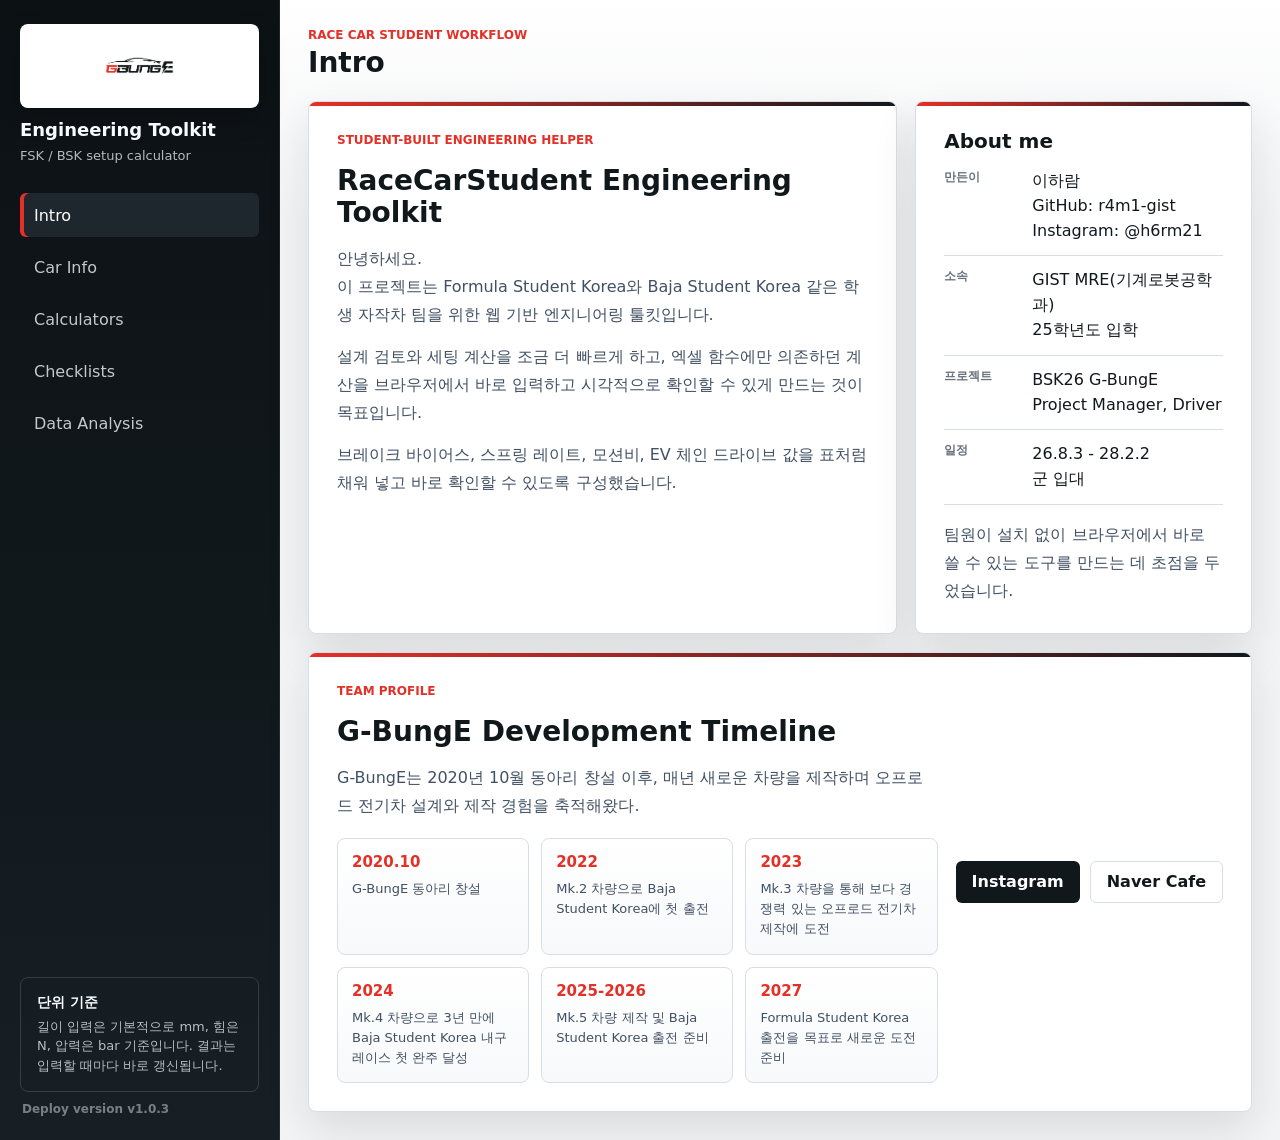
==== commit d39e78a1: "Add preset import export" ====
--- a/web/index.html
+++ b/web/index.html
@@ -31,6 +31,7 @@
           <h2>단위 기준</h2>
           <p>길이 입력은 기본적으로 mm, 힘은 N, 압력은 bar 기준입니다. 결과는 입력할 때마다 바로 갱신됩니다.</p>
         </section>
+        <p class="release-version">Deploy version v1.0.3</p>
       </aside>
 
       <section class="workspace">
@@ -245,6 +246,9 @@
             <button class="ghost-button" id="save-preset" type="button">Save</button>
             <button class="ghost-button" id="load-preset" type="button">Load</button>
             <button class="ghost-button" id="delete-preset" type="button">Delete</button>
+            <button class="ghost-button" id="export-presets" type="button">Export</button>
+            <button class="ghost-button" id="import-presets" type="button">Import</button>
+            <input id="preset-import-file" type="file" accept=".json,application/json">
             <p id="preset-status" aria-live="polite">현재 계산기 입력값을 브라우저에 저장합니다.</p>
           </section>
 
--- a/web/styles.css
+++ b/web/styles.css
@@ -135,6 +135,14 @@
   font-size: 14px;
 }
 
+.release-version {
+  margin: -18px 2px 0;
+  color: rgba(248, 251, 253, 0.44);
+  font-size: 12px;
+  font-weight: 700;
+  letter-spacing: 0;
+}
+
 .workspace {
   padding: 28px;
   min-width: 0;
@@ -360,7 +368,7 @@
 
 .preset-panel {
   display: grid;
-  grid-template-columns: minmax(130px, 0.7fr) minmax(180px, 1fr) auto auto auto minmax(220px, 1fr);
+  grid-template-columns: minmax(130px, 0.7fr) minmax(180px, 1fr) repeat(5, auto) minmax(220px, 1fr);
   gap: 10px;
   align-items: center;
   margin-bottom: 18px;
@@ -394,6 +402,14 @@
   color: var(--muted);
   font-size: 13px;
   line-height: 1.4;
+}
+
+#preset-import-file {
+  position: absolute;
+  width: 1px;
+  height: 1px;
+  opacity: 0;
+  pointer-events: none;
 }
 
 .calculator-layout,
